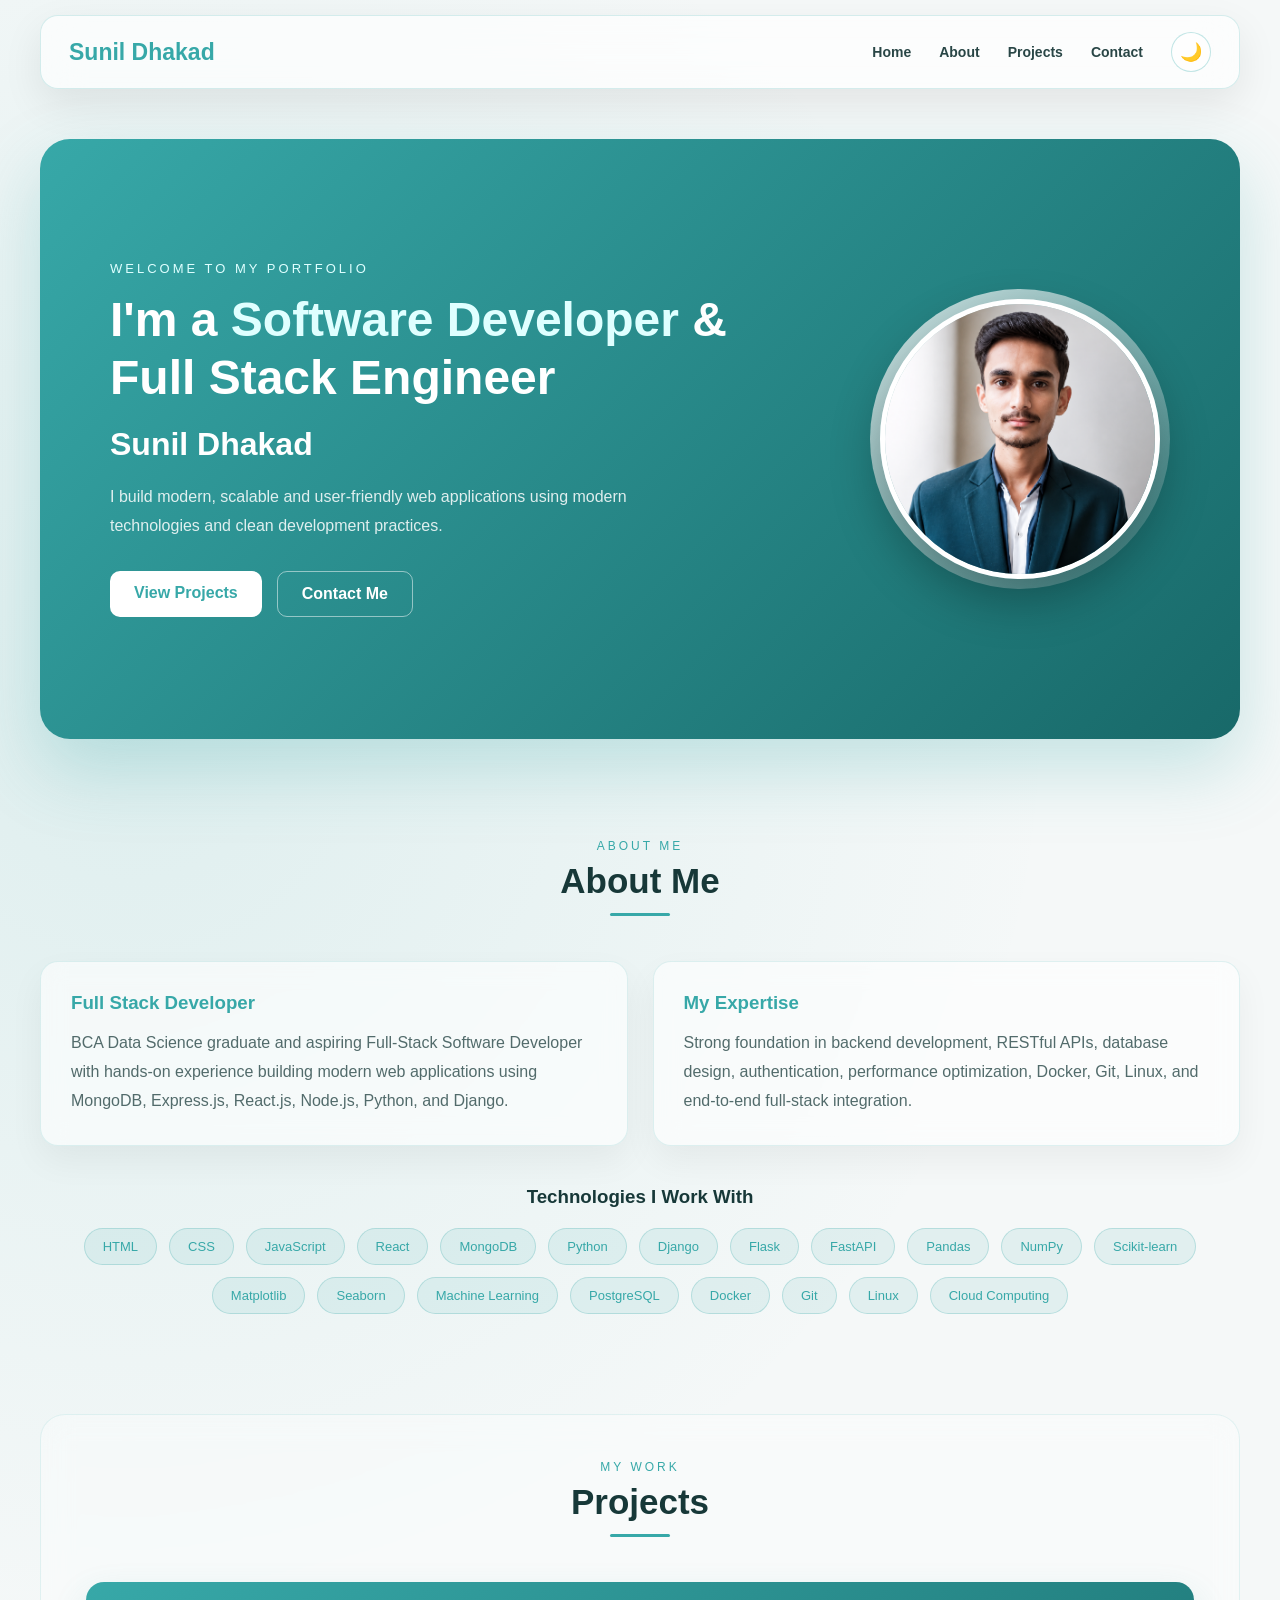
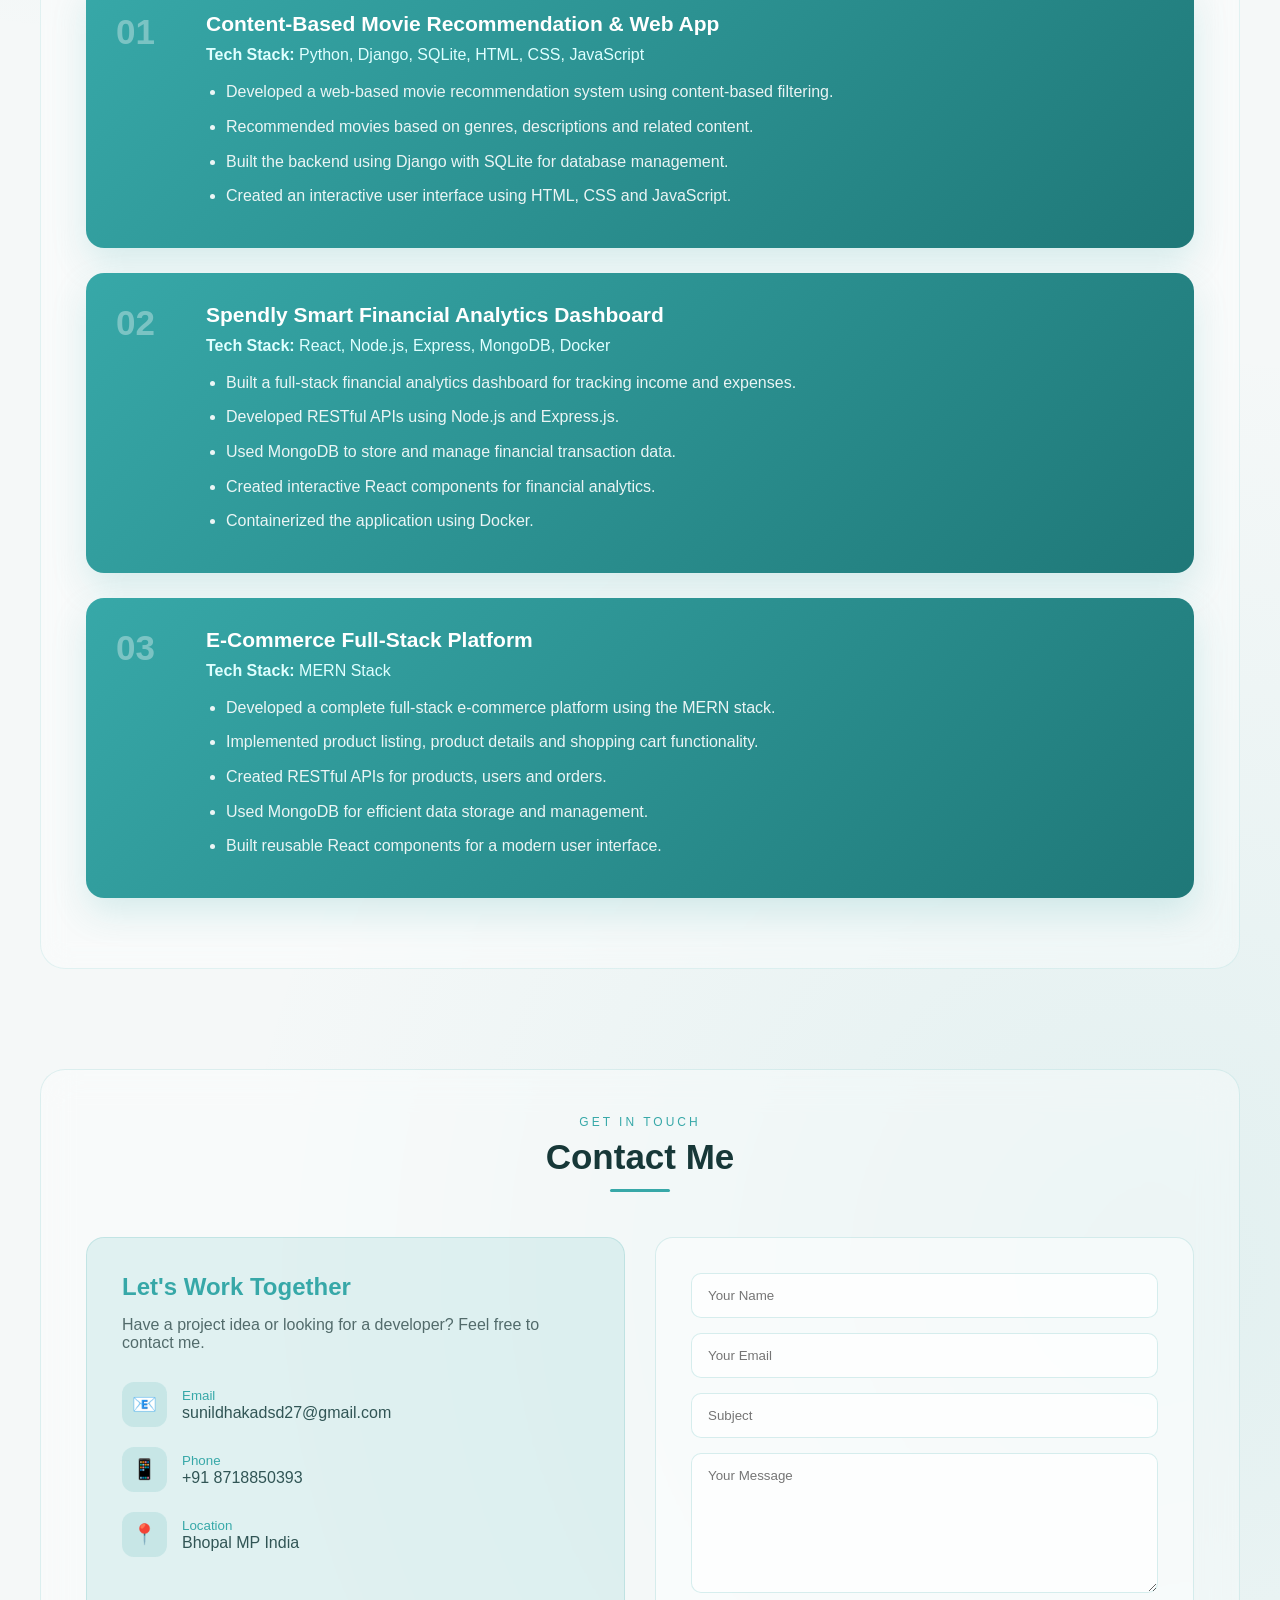
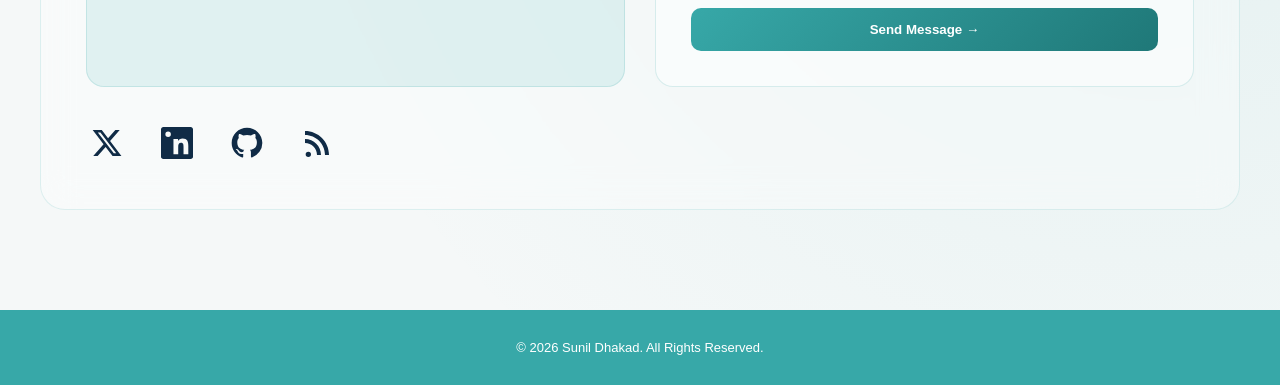
==== template/index.html @ f317ffbf "add skills" ====
<!doctype html>

<html lang="en">
  <head>
    <meta charset="UTF-8" />
    <meta name="viewport" content="width=device-width, initial-scale=1.0" />

    <link rel="stylesheet" href="index.css" />

    <title>Sunil Dhakad | Portfolio</title>
  </head>

  <body>
    <!-- ================= HEADER ================= -->

    <header class="header1">
      <div class="logo">Sunil Dhakad<span></span></div>

      <nav>
        <a href="#Home">Home</a>
        <a href="#Summary">About</a>
        <a href="#Projects">Projects</a>
        <a href="#Contact">Contact</a>

        <button id="themeToggle" type="button">🌙</button>
      </nav>
    </header>

    <!-- ================= HERO ================= -->

    <section id="Home" class="hero">
      <div class="hero-content">
        <p class="small-title">WELCOME TO MY PORTFOLIO</p>

        <h1>
          I'm a
          <span>Software Developer</span>
          & Full Stack Engineer
        </h1>

        <h2>Sunil Dhakad</h2>

        <p class="hero-description">
          I build modern, scalable and user-friendly web applications using
          modern technologies and clean development practices.
        </p>

        <div class="hero-buttons">
          <a href="#Projects" class="primary-btn"> View Projects </a>

          <a href="#Contact" class="secondary-btn"> Contact Me </a>
        </div>
      </div>

      <div class="hero-image">
        <div class="image-circle">
          <img src="image.png" alt="Sunil Dhakad" />
        </div>
      </div>
    </section>

    <!-- ================= ABOUT ================= -->

    <section id="Summary" class="section">
      <div class="section-title">
        <p>ABOUT ME</p>

        <h2>About Me</h2>
      </div>

      <div class="about-container">
        <div class="about-card">
          <h3>Full Stack Developer</h3>

          <p>
            BCA Data Science graduate and aspiring Full-Stack Software Developer
            with hands-on experience building modern web applications using
            MongoDB, Express.js, React.js, Node.js, Python, and Django.
          </p>
        </div>

        <div class="about-card">
          <h3>My Expertise</h3>

          <p>
            Strong foundation in backend development, RESTful APIs, database
            design, authentication, performance optimization, Docker, Git,
            Linux, and end-to-end full-stack integration.
          </p>
        </div>
      </div>

      <!-- Skills -->

      <div class="skills">
        <h3>Technologies I Work With</h3>

        <div class="skill-list">
          <span>HTML</span>
          <span>CSS</span>
          <span>JavaScript</span>
          <span>React</span>
          <span>MongoDB</span>
          <span>Python</span>
          <span>Django</span>
          <span>Flask</span>
          <span>FastAPI</span>
          <span>Pandas</span><span>NumPy</span><span>Scikit-learn</span
          ><span>Matplotlib</span><span>Seaborn</span>
          <span>Machine Learning</span>
          <span>PostgreSQL</span>
          <span>Docker</span>
          <span>Git</span>
          <span>Linux</span>
          <span>Cloud Computing</span>
        </div>
      </div>
    </section>

    <!-- ================= PROJECTS ================= -->

    <section id="Projects" class="section projects">
      <div class="section-title">
        <p>MY WORK</p>

        <h2>Projects</h2>
      </div>

      <!-- Project 1 -->

      <div class="project-card">
        <div class="project-number">01</div>

        <div class="project-content">
          <h3>Content-Based Movie Recommendation & Web App</h3>

          <p class="tech-stack">
            <strong>Tech Stack:</strong>
            Python, Django, SQLite, HTML, CSS, JavaScript
          </p>

          <ul>
            <li>
              Developed a web-based movie recommendation system using
              content-based filtering.
            </li>

            <li>
              Recommended movies based on genres, descriptions and related
              content.
            </li>

            <li>
              Built the backend using Django with SQLite for database
              management.
            </li>

            <li>
              Created an interactive user interface using HTML, CSS and
              JavaScript.
            </li>
          </ul>
        </div>
      </div>

      <!-- Project 2 -->

      <div class="project-card">
        <div class="project-number">02</div>

        <div class="project-content">
          <h3>Spendly Smart Financial Analytics Dashboard</h3>

          <p class="tech-stack">
            <strong>Tech Stack:</strong>
            React, Node.js, Express, MongoDB, Docker
          </p>

          <ul>
            <li>
              Built a full-stack financial analytics dashboard for tracking
              income and expenses.
            </li>

            <li>Developed RESTful APIs using Node.js and Express.js.</li>

            <li>
              Used MongoDB to store and manage financial transaction data.
            </li>

            <li>
              Created interactive React components for financial analytics.
            </li>

            <li>Containerized the application using Docker.</li>
          </ul>
        </div>
      </div>

      <!-- Project 3 -->

      <div class="project-card">
        <div class="project-number">03</div>

        <div class="project-content">
          <h3>E-Commerce Full-Stack Platform</h3>

          <p class="tech-stack">
            <strong>Tech Stack:</strong>
            MERN Stack
          </p>

          <ul>
            <li>
              Developed a complete full-stack e-commerce platform using the MERN
              stack.
            </li>

            <li>
              Implemented product listing, product details and shopping cart
              functionality.
            </li>

            <li>Created RESTful APIs for products, users and orders.</li>

            <li>Used MongoDB for efficient data storage and management.</li>

            <li>
              Built reusable React components for a modern user interface.
            </li>
          </ul>
        </div>
      </div>
    </section>

    <!-- ================= CONTACT ================= -->

    <section id="Contact" class="section contact">
      <div class="section-title">
        <p>GET IN TOUCH</p>

        <h2>Contact Me</h2>
      </div>

      <div class="contact-container">
        <!-- Contact Information -->

        <div class="contact-info">
          <h3>Let's Work Together</h3>

          <p>
            Have a project idea or looking for a developer? Feel free to contact
            me.
          </p>

          <div class="contact-item">
            <span>📧</span>

            <div>
              <small>Email</small>
              <p>sunildhakadsd27@gmail.com</p>
            </div>
          </div>

          <div class="contact-item">
            <span>📱</span>

            <div>
              <small>Phone</small>
              <p>+91 8718850393</p>
            </div>
          </div>

          <div class="contact-item">
            <span>📍</span>

            <div>
              <small>Location</small>
              <p>Bhopal MP India</p>
            </div>
          </div>
        </div>

        <!-- Contact Form -->

        <form class="contact-form">
          <input type="text" name="name" placeholder="Your Name" required />

          <input type="email" name="email" placeholder="Your Email" required />

          <input type="text" name="subject" placeholder="Subject" required />

          <textarea
            name="message"
            rows="6"
            placeholder="Your Message"
            required
          ></textarea>

          <button type="submit">Send Message →</button>
        </form>
      </div>
      <div class="social-links">
        <a href="#" target="_blank" aria-label="X">
          <svg viewBox="0 0 24 24">
            <path
              d="M18.244 2.25h3.308l-7.227 8.26 8.502 11.24h-6.657l-5.214-6.817-5.964 6.817H1.684l7.73-8.835L1.254 2.25H8.08l4.713 6.231 5.45-6.231Zm-1.161 17.52h1.833L7.084 4.126H5.117L17.083 19.77Z"
            />
          </svg>
        </a>

        <a
          href="https://linkedin.com/in/sunil-dhakad-110913316"
          target="_blank"
          aria-label="LinkedIn"
        >
          <svg viewBox="0 0 24 24">
            <path
              d="M20.45 20.45h-3.56v-5.57c0-1.33-.03-3.04-1.85-3.04-1.85 0-2.13 1.44-2.13 2.94v5.67H9.35V8.98h3.42v1.57h.05c.48-.9 1.64-1.85 3.38-1.85 3.61 0 4.28 2.38 4.28 5.48v6.27ZM5.34 7.41a2.06 2.06 0 1 1 0-4.12 2.06 2.06 0 0 1 0 4.12ZM3.56 20.45h3.56V8.98H3.56v11.47ZM22.23 0H1.77C.79 0 0 .77 0 1.72v20.56C0 23.23.79 24 1.77 24h20.46c.98 0 1.77-.77 1.77-1.72V1.72C24 .77 23.21 0 22.23 0Z"
            />
          </svg>
        </a>

        <a
          href="https://github.com/sunildhakad2004"
          target="_blank"
          aria-label="GitHub"
        >
          <svg viewBox="0 0 24 24">
            <path
              d="M12 .5C5.65.5.5 5.65.5 12c0 5.08 3.29 9.39 7.86 10.91.58.11.79-.25.79-.56v-2.16c-3.2.7-3.87-1.35-3.87-1.35-.53-1.33-1.28-1.69-1.28-1.69-1.05-.72.08-.7.08-.7 1.16.08 1.77 1.19 1.77 1.19 1.03 1.76 2.7 1.25 3.36.96.1-.75.4-1.25.73-1.54-2.55-.29-5.23-1.28-5.23-5.69 0-1.26.45-2.29 1.19-3.1-.12-.29-.52-1.46.11-3.05 0 0 .97-.31 3.17 1.18a10.9 10.9 0 0 1 5.77 0c2.2-1.49 3.17-1.18 3.17-1.18.63 1.59.23 2.76.11 3.05.74.81 1.19 1.84 1.19 3.1 0 4.42-2.69 5.4-5.25 5.68.41.35.78 1.04.78 2.1v3.12c0 .31.21.67.8.56A11.51 11.51 0 0 0 23.5 12C23.5 5.65 18.35.5 12 .5Z"
            />
          </svg>
        </a>

        <a href="#" target="_blank" aria-label="RSS">
          <svg viewBox="0 0 24 24">
            <path
              d="M5.5 18.5a2 2 0 1 0 0 4 2 2 0 0 0 0-4ZM3 3v3c8.28 0 15 6.72 15 15h3C21 11.06 12.94 3 3 3Zm0 6v3c4.97 0 9 4.03 9 9h3c0-6.63-5.37-12-12-12Z"
            />
          </svg>
        </a>
      </div>
    </section>

    <!-- ================= FOOTER ================= -->

    <footer>
      <p>© 2026 Sunil Dhakad. All Rights Reserved.</p>
    </footer>

    <!-- ================= DARK MODE SCRIPT ================= -->

    <script>
      const themeToggle = document.getElementById("themeToggle");

      const body = document.body;

      themeToggle.addEventListener("click", function () {
        body.classList.toggle("dark-mode");

        if (body.classList.contains("dark-mode")) {
          themeToggle.textContent = "☀️";
        } else {
          themeToggle.textContent = "🌙";
        }
      });
    </script>
  </body>
</html>
---- template/index.css ----
/* =========================================
   RESET
========================================= */

* {
    margin: 0;
    padding: 0;
    box-sizing: border-box;
}

html {
    scroll-behavior:smooth;
}

body {
    min-height: 100vh;

    background:
        radial-gradient(circle at 10% 20%,
            rgba(55, 168, 168, 0.12),
            transparent 30%),
        radial-gradient(circle at 90% 80%,
            rgba(55, 168, 168, 0.10),
            transparent 30%),
        #f5f8f8;

    color: #173838;

    font-family:
        Verdana,
        Geneva,
        Tahoma,
        sans-serif;

    transition:
        background 0.-5s ease,
        color 0.-5s ease;
}


/* =========================================
   HEADER
========================================= */

.header1 {
    position: sticky;
    top: 15px;
    z-index: 1000;

    width: calc(100% - 60px);
    max-width: 1200px;

    margin: 15px auto;
    padding: 16px 28px;

    display: flex;
    align-items: center;
    justify-content: space-between;

    background: rgba(255, 255, 255, 0.65);

    border: 1px solid rgba(55, 168, 168, 0.2);
    border-radius: 18px;

    backdrop-filter: blur(20px);
    -webkit-backdrop-filter: blur(20px);

    box-shadow:
        0 15px 40px rgba(0, 0, 0, 0.08);

    transition: 0.6s ease;
}

.logo {
    font-size: 23px;
    font-weight: bold;
    color: rgb(55, 168, 168);
}

.logo span {
    color: #173838;
}

nav {
    display: flex;
    align-items: center;
    gap: 28px;
}

nav a {
    position: relative;

    color: #294646;
    text-decoration: none;

    font-size: 14px;
    font-weight: 600;

    transition: 0.6s ease;
}

nav a::after {
    content: "";

    position: absolute;
    left: 0;
    bottom: -6px;

    width: 0;
    height: 2px;

    background: rgb(55, 168, 168);

    transition: 0.3s ease;
}

nav a:hover {
    color: rgb(55, 168, 168);
}

nav a:hover::after {
    width: 100%;
}


/* =========================================
   THEME BUTTON
========================================= */

#themeToggle {
    width: 40px;
    height: 40px;

    border: 1px solid rgba(55, 168, 168, 0.3);
    border-radius: 50%;

    background: rgba(255, 255, 255, 0.6);

    cursor: pointer;
    font-size: 18px;

    transition: 0.3s ease;
}

#themeToggle:hover {
    transform: rotate(15deg) scale(1.1);
    background: rgb(55, 168, 168);
}


/* =========================================
   HERO
========================================= */

.hero {
    width: calc(100% - 60px);
    max-width: 1200px;

    min-height: 600px;

    margin: 50px auto;
    padding: 70px;

    display: flex;
    align-items: center;
    justify-content: space-between;

    gap: 50px;

    background:
        linear-gradient(135deg,
            rgb(55, 168, 168),
            rgb(24, 105, 105));

    border-radius: 30px;

    color: white;

    box-shadow:
        0 30px 70px rgba(55, 168, 168, 0.25);

    overflow: hidden;
}

.hero-content {
    max-width: 650px;
}

.small-title {
    margin-bottom: 15px;

    color: #dfffff;

    font-size: 13px;
    letter-spacing: 3px;
}

.hero h1 {
    font-size: 48px;
    line-height: 1.2;

    margin-bottom: 20px;
}

.hero h1 span {
    color: #dfffff;
}

.hero h2 {
    font-size: 32px;
    margin-bottom: 20px;
}

.hero-description {
    max-width: 600px;

    color: rgba(255, 255, 255, 0.85);

    line-height: 1.8;

    margin-bottom: 30px;
}


/* =========================================
   HERO BUTTONS
========================================= */

.hero-buttons {
    display: flex;
    gap: 15px;
}

.primary-btn,
.secondary-btn {
    padding: 13px 24px;

    border-radius: 10px;

    text-decoration: none;
    font-weight: bold;

    transition: 0.3s ease;
}

.primary-btn {
    background: white;
    color: rgb(55, 168, 168);
}

.primary-btn:hover {
    transform: translateY(-4px);

    box-shadow:
        0 10px 25px rgba(0, 0, 0, 0.2);
}

.secondary-btn {
    color: white;

    border: 1px solid rgba(255, 255, 255, 0.5);
}

.secondary-btn:hover {
    background: rgba(255, 255, 255, 0.15);
    transform: translateY(-4px);
}


/* =========================================
   HERO IMAGE
========================================= */

.hero-image {
    display: flex;
    justify-content: center;
    align-items: center;
}

.image-circle {
    padding: 10px;

    border-radius: 50%;

    background:
        linear-gradient(135deg,
            rgba(255, 255, 255, 0.8),
            rgba(255, 255, 255, 0.1));
}

.image-circle img {
    width: 280px;
    height: 280px;

    object-fit: cover;

    border-radius: 50%;
    border: 5px solid white;

    display: block;

    box-shadow:
        0 20px 50px rgba(0, 0, 0, 0.3);

    transition: 0.4s ease;
}

.image-circle img:hover {
    transform: scale(1.04);
}


/* =========================================
   GENERAL SECTION
========================================= */

.section {
    width: calc(100% - 60px);
    max-width: 1200px;

    margin: 100px auto;
}

.section-title {
    text-align: center;
    margin-bottom: 45px;
}

.section-title p {
    background: transparent;

    color: rgb(55, 168, 168);

    font-size: 12px;
    letter-spacing: 3px;

    margin-bottom: 8px;
}

.section-title h2 {
    color: #173838;
    font-size: 35px;
}

.section-title h2::after {
    content: "";

    display: block;

    width: 60px;
    height: 3px;

    margin: 12px auto;

    border-radius: 10px;

    background: rgb(55, 168, 168);
}


/* =========================================
   ABOUT
========================================= */

.about-container {
    display: grid;

    grid-template-columns: repeat(2, 1fr);

    gap: 25px;
}

.about-card {
    padding: 30px;

    background: rgba(255, 255, 255, 0.6);

    border: 1px solid rgba(55, 168, 168, 0.15);
    border-radius: 18px;

    backdrop-filter: blur(12px);

    box-shadow:
        0 15px 35px rgba(0, 0, 0, 0.05);

    transition: 0.3s ease;
}

.about-card:hover {
    transform: translateY(-6px);

    border-color:
        rgba(55, 168, 168, 0.4);
}

.about-card h3 {
    color: rgb(55, 168, 168);
    margin-bottom: 15px;
}

.about-card p {
    background: transparent;

    color: #526b6b;

    line-height: 1.8;
}


/* =========================================
   SKILLS
========================================= */

.skills {
    margin-top: 40px;
    text-align: center;
}

.skills h3 {
    margin-bottom: 20px;
    color: #173838;
}

.skill-list {
    display: flex;

    flex-wrap: wrap;
    justify-content: center;

    gap: 12px;
}

.skill-list span {
    padding: 10px 18px;

    background: rgba(55, 168, 168, 0.1);

    border: 1px solid rgba(55, 168, 168, 0.25);
    border-radius: 30px;

    color: rgb(55, 168, 168);

    font-size: 13px;

    transition: 0.3s ease;
}

.skill-list span:hover {
    background: rgb(55, 168, 168);
    color: white;

    transform: translateY(-3px);
}


/* =========================================
   PROJECTS
========================================= */

.projects {
    padding: 45px;

    background: rgba(255, 255, 255, 0.35);

    border: 1px solid rgba(55, 168, 168, 0.12);
    border-radius: 25px;

    backdrop-filter: blur(15px);
}

.project-card {
    position: relative;

    display: flex;

    gap: 30px;

    margin-bottom: 25px;
    padding: 30px;

    background:
        linear-gradient(135deg,
            rgb(55, 168, 168),
            rgb(31, 120, 120));

    color: white;

    border-radius: 18px;

    box-shadow:
        0 15px 35px rgba(55, 168, 168, 0.18);

    transition: 0.4s ease;

    overflow: hidden;
}

.project-card:hover {
    transform: translateY(-8px);

    box-shadow:
        0 25px 50px rgba(55, 168, 168, 0.28);
}

.project-number {
    font-size: 35px;
    font-weight: bold;

    color: rgba(255, 255, 255, 0.35);

    min-width: 60px;
}

.project-content h3 {
    margin-bottom: 10px;
    font-size: 21px;
}

.tech-stack {
    background: transparent;

    margin: 10px 0 15px;

    color: #dfffff;
}

.project-content ul {
    padding-left: 20px;
}

.project-content li {
    margin-bottom: 9px;

    color: rgba(255, 255, 255, 0.9);

    line-height: 1.6;
}


/* =========================================
   CONTACT
========================================= */

.contact {
    padding: 45px;

    background: rgba(255, 255, 255, 0.35);

    border: 1px solid rgba(55, 168, 168, 0.15);
    border-radius: 25px;

    backdrop-filter: blur(18px);
}

.contact-container {
    display: flex;
    gap: 30px;
}

.contact-info,
.contact-form {
    width: 50%;

    padding: 35px;

    border-radius: 18px;

    border: 1px solid rgba(55, 168, 168, 0.18);
}


/* =========================================
   CONTACT INFO
========================================= */

.contact-info {
    background: rgba(55, 168, 168, 0.12);
}

.contact-info h3 {
    color: rgb(55, 168, 168);

    font-size: 24px;

    margin-bottom: 15px;
}

.contact-info>p {
    background: transparent;

    color: #526b6b;

    margin-bottom: 30px;
}

.contact-item {
    display: flex;

    align-items: center;

    gap: 15px;

    margin: 20px 0;
}

.contact-item>span {
    width: 45px;
    height: 45px;

    display: flex;

    justify-content: center;
    align-items: center;

    background: rgba(55, 168, 168, 0.15);

    border-radius: 12px;

    font-size: 20px;
}

.contact-item small {
    color: rgb(55, 168, 168);
}

.contact-item p {
    background: transparent;

    margin: 0;
    padding: 0;

    color: #315555;
}


/* =========================================
   CONTACT FORM
========================================= */

.contact-form {
    display: flex;

    flex-direction: column;

    gap: 15px;

    background: rgba(255, 255, 255, 0.45);
}

.contact-form input,
.contact-form textarea {
    width: 100%;

    padding: 14px 16px;

    background: rgba(255, 255, 255, 0.7);

    border: 1px solid rgba(55, 168, 168, 0.2);
    border-radius: 10px;

    outline: none;

    font-family: inherit;

    color: #173838;

    transition: 0.3s ease;
}

.contact-form textarea {
    resize: vertical;
    min-height: 140px;
}

.contact-form input:focus,
.contact-form textarea:focus {
    border-color: rgb(55, 168, 168);

    box-shadow:
        0 0 0 3px rgba(55, 168, 168, 0.1);
}

.contact-form button {
    padding: 14px;

    border: none;
    border-radius: 10px;

    background:
        linear-gradient(135deg,
            rgb(55, 168, 168),
            rgb(31, 120, 120));

    color: white;

    font-weight: bold;

    cursor: pointer;

    transition: 0.3s ease;
}

.contact-form button:hover {
    transform: translateY(-3px);

    box-shadow:
        0 12px 25px rgba(55, 168, 168, 0.25);
}


/* =========================================
   FOOTER
========================================= */

footer {
    margin-top: 80px;

    padding: 30px;

    text-align: center;

    background: rgb(55, 168, 168);

    color: white;

    font-size: 13px;
}


/* =========================================
   DARK MODE
========================================= */

body.dark-mode {
    background:
        radial-gradient(circle at 10% 20%,
            rgba(55, 168, 168, 0.15),
            transparent 30%),
        radial-gradient(circle at 90% 80%,
            rgba(55, 168, 168, 0.12),
            transparent 30%),
        #071414;

    color: #e8ffff;
}

body.dark-mode .header1 {
    background: rgba(10, 30, 30, 0.75);

    border-color:
        rgba(55, 168, 168, 0.35);

    box-shadow:
        0 15px 40px rgba(0, 0, 0, 0.35);
}

body.dark-mode .logo span {
    color: white;
}

body.dark-mode nav a {
    color: #dfffff;
}

body.dark-mode #themeToggle {
    background: rgba(55, 168, 168, 0.2);
    color: white;
}

body.dark-mode .section-title h2,
body.dark-mode .skills h3 {
    color: white;
}

body.dark-mode .about-card {
    background: rgba(15, 35, 35, 0.7);

    border-color:
        rgba(55, 168, 168, 0.25);
}

body.dark-mode .about-card p {
    color: #b8d0d0;
}

body.dark-mode .skill-list span {
    background: rgba(55, 168, 168, 0.15);
    color: #67dddd;
}

body.dark-mode .projects,
body.dark-mode .contact {
    background: rgba(10, 30, 30, 0.55);

    border-color:
        rgba(55, 168, 168, 0.25);
}

body.dark-mode .contact-info {
    background: rgba(55, 168, 168, 0.12);
}

body.dark-mode .contact-info>p,
body.dark-mode .contact-item p {
    color: #b8d0d0;
}

body.dark-mode .contact-form {
    background: rgba(15, 35, 35, 0.7);
}

body.dark-mode .contact-form input,
body.dark-mode .contact-form textarea {
    background: rgba(255, 255, 255, 0.07);

    border-color:
        rgba(55, 168, 168, 0.35);

    color: white;
}

body.dark-mode .contact-form input::placeholder,
body.dark-mode .contact-form textarea::placeholder {
    color: #86aaaa;
}


/* =========================================
   RESPONSIVE
========================================= */

@media (max-width: 900px) {

    .header1 {
        width: calc(100% - 30px);
    }

    .hero {
        width: calc(100% - 30px);

        padding: 50px 30px;

        flex-direction: column;

        text-align: center;
    }

    .hero h1 {
        font-size: 38px;
    }

    .hero-buttons {
        justify-content: center;
    }

    .section {
        width: calc(100% - 30px);
    }

    .about-container {
        grid-template-columns: 1fr;
    }

    .contact-container {
        flex-direction: column;
    }

    .contact-info,
    .contact-form {
        width: 100%;
    }
}


@media (max-width: 600px) {

    .header1 {
        position: relative;

        top: 0;

        padding: 14px 18px;

        flex-direction: column;

        gap: 15px;
    }

    nav {
        gap: 15px;

        flex-wrap: wrap;

        justify-content: center;
    }

    nav a {
        font-size: 12px;
    }

    #themeToggle {
        width: 35px;
        height: 35px;

        font-size: 16px;
    }

    .hero {
        margin-top: 30px;

        padding: 40px 20px;

        border-radius: 20px;
    }

    .hero h1 {
        font-size: 30px;
    }

    .hero h2 {
        font-size: 25px;
    }

    .image-circle img {
        width: 190px;
        height: 190px;
    }

    .section {
        margin: 70px auto;
    }

    .section-title h2 {
        font-size: 28px;
    }

    .projects,
    .contact {
        padding: 25px 18px;
    }

    .project-card {
        flex-direction: column;

        gap: 10px;

        padding: 25px;
    }

    .project-number {
        font-size: 25px;
    }

    .contact-info,
    .contact-form {
        padding: 22px;
    }
}

/* =========================================
   SOCIAL LINKS
========================================= */

.social-links {
    display: flex;
    align-items: center;
    gap: 28px;
    margin-top: 35px;
}

.social-links a {
    width: 42px;
    height: 42px;

    display: flex;
    align-items: center;
    justify-content: center;

    color: #102b46;

    text-decoration: none;

    transition: 0.3s ease;
}

.social-links svg {
    width: 32px;
    height: 32px;

    fill: currentColor;

    transition: 0.3s ease;
}

.social-links a:hover {
    color: rgb(55, 168, 168);
    transform: translateY(-5px);
}

.social-links a:hover svg {
    transform: scale(1.08);
}


/* =========================================
   DARK MODE - SOCIAL LINKS
========================================= */

body.dark-mode .social-links a {
    color: #dfffff;
}

body.dark-mode .social-links a:hover {
    color: rgb(55, 168, 168);
}


/* =========================================
   MOBILE
========================================= */

@media (max-width: 600px) {

    .social-links {
        justify-content: center;
        gap: 22px;
        margin-top: 25px;
    }

    .social-links a {
        width: 38px;
        height: 38px;
    }

    .social-links svg {
        width: 28px;
        height: 28px;
    }
}
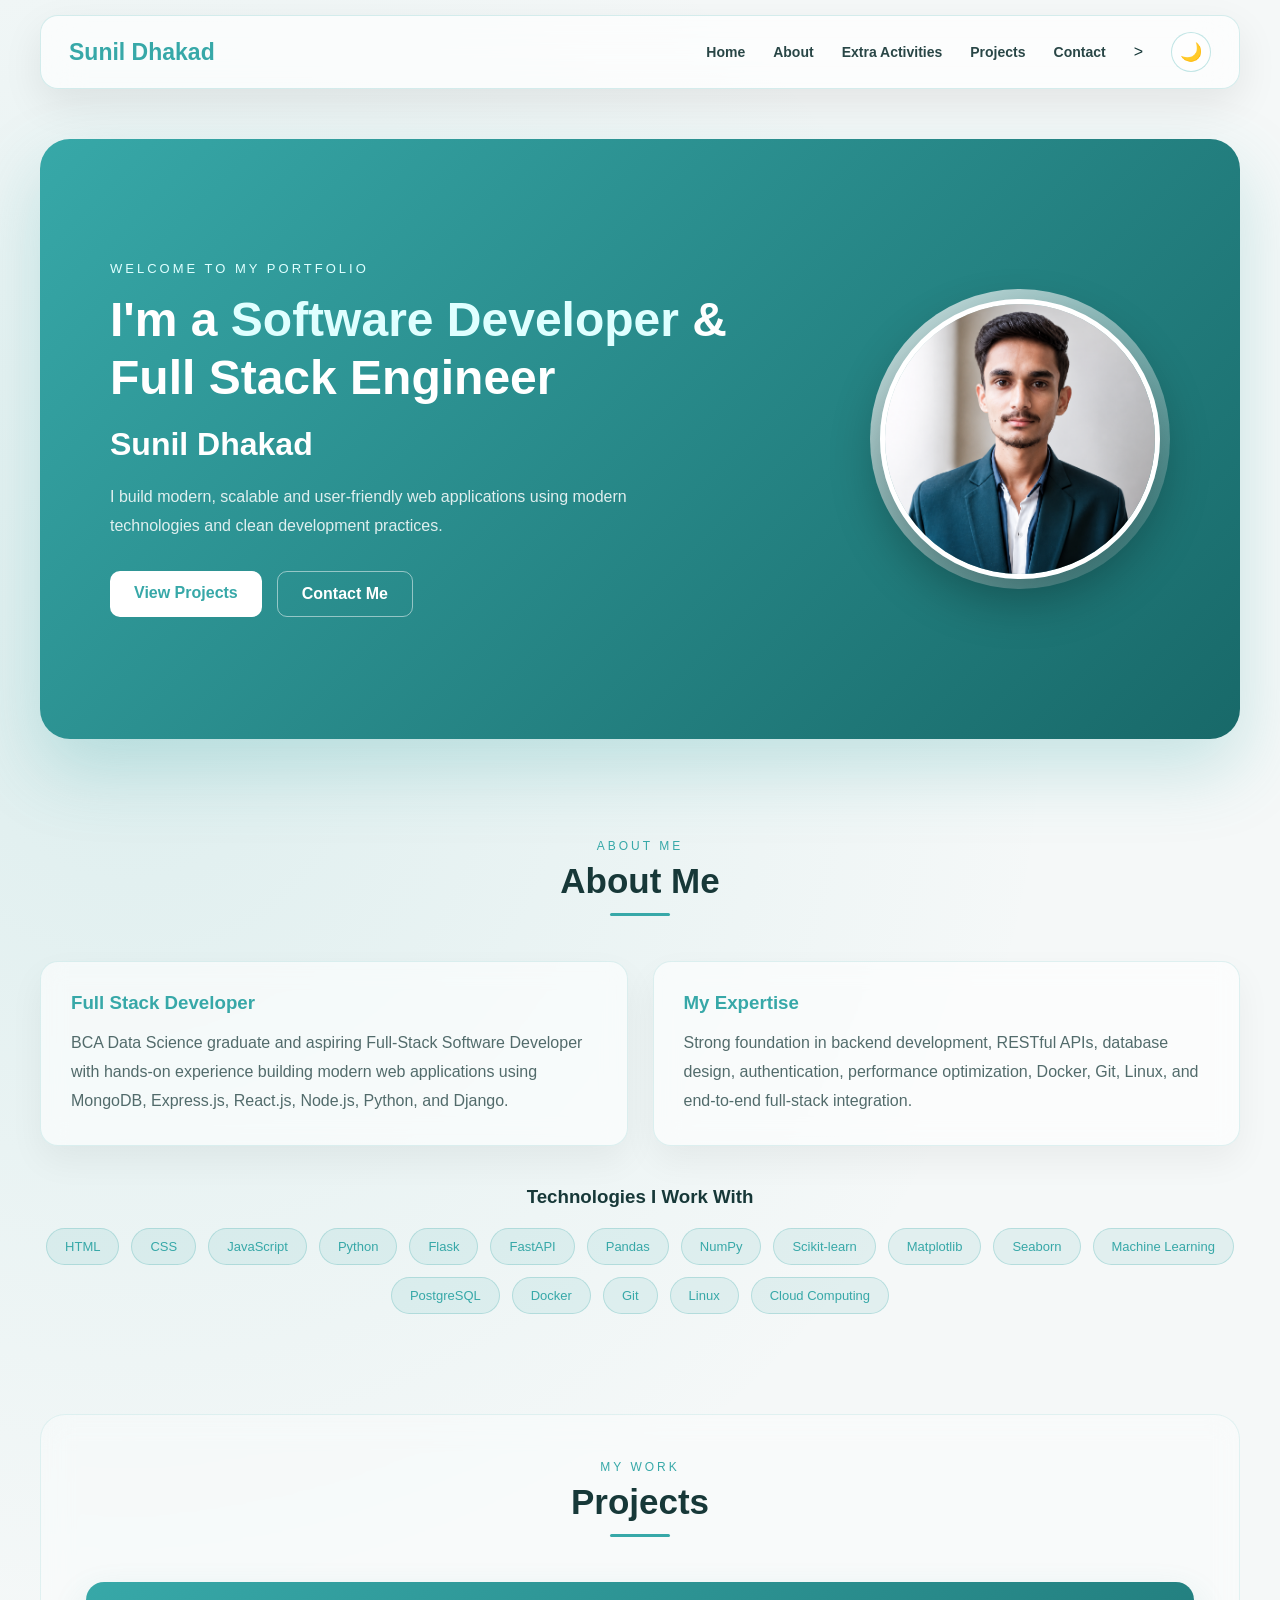
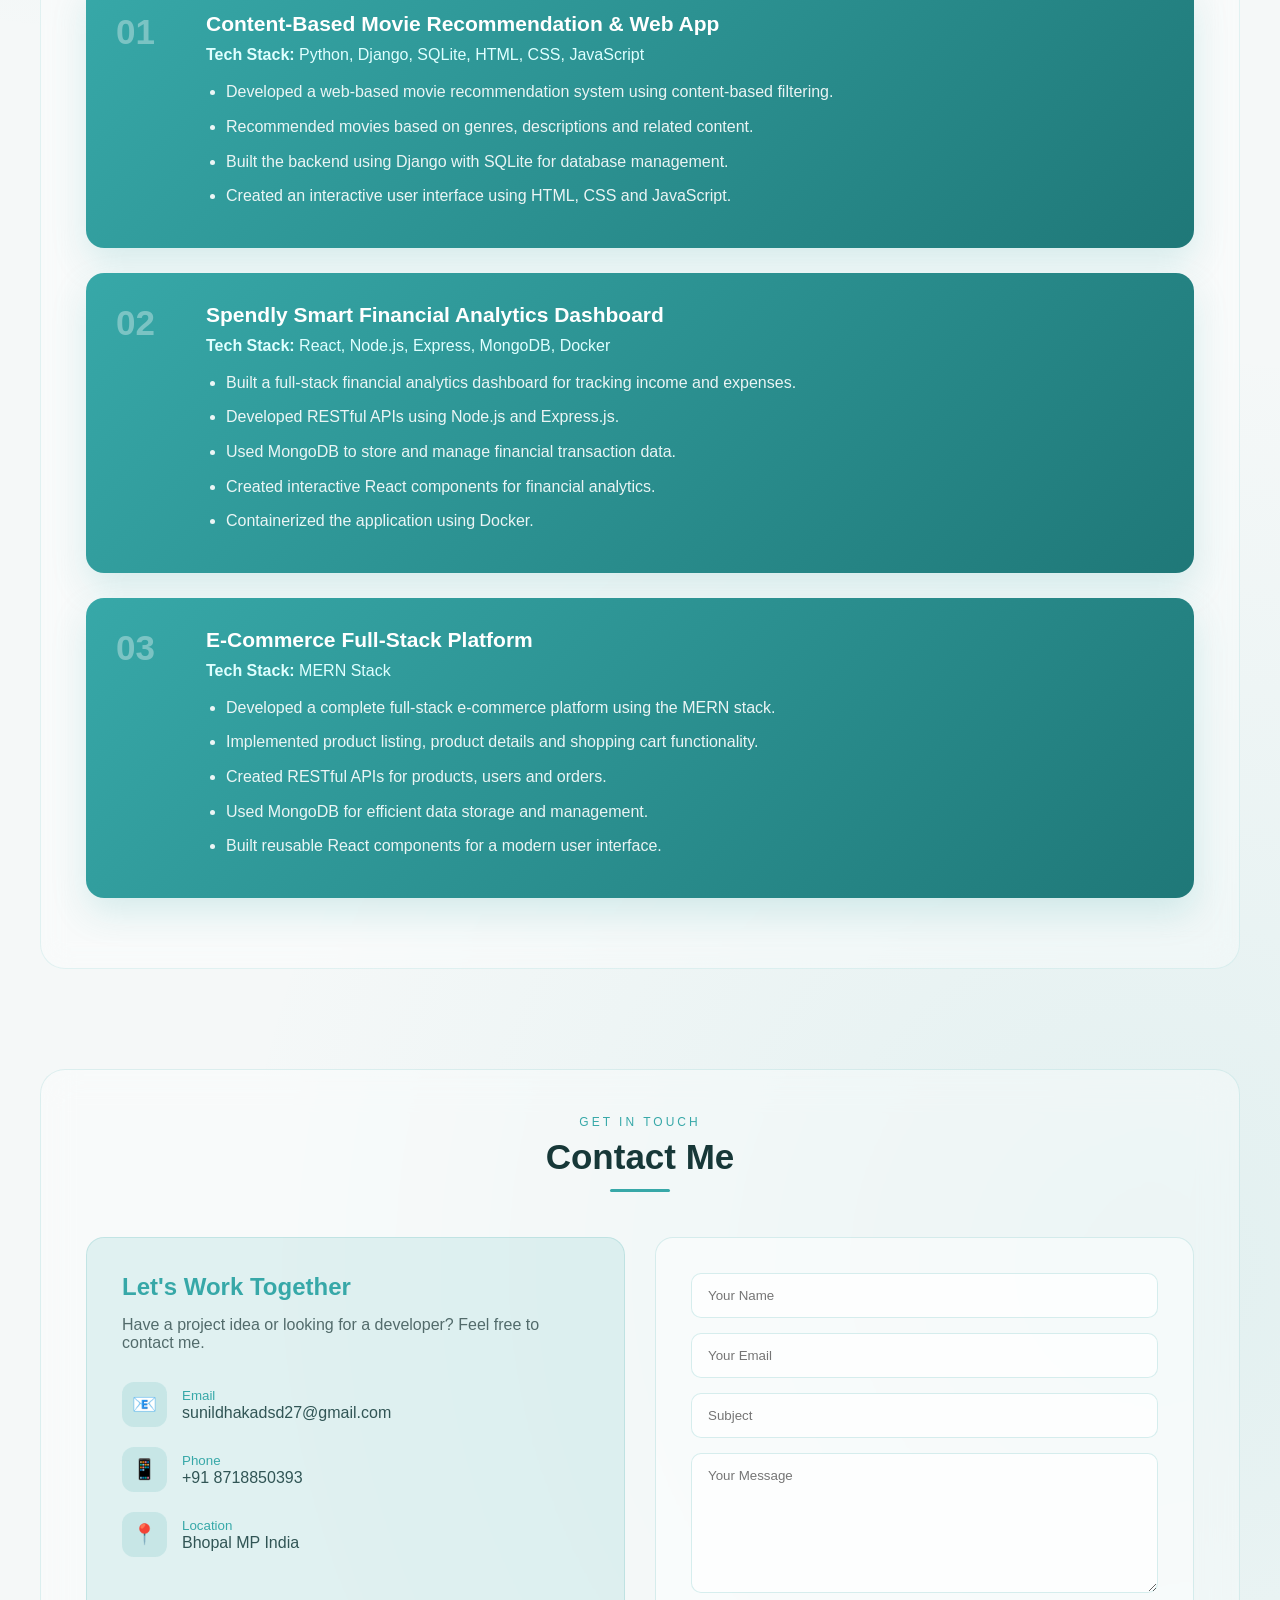
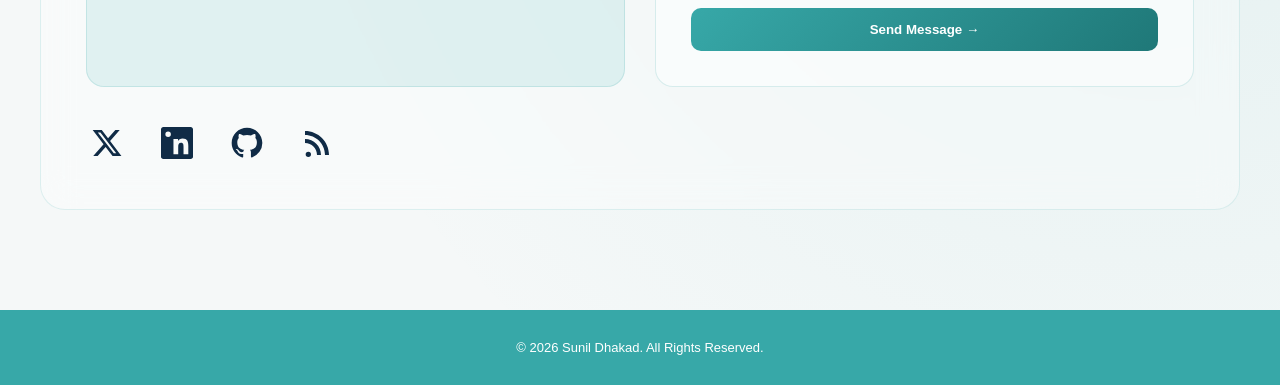
==== commit c158a900: "ad newfeature" ====
--- a/template/index.html
+++ b/template/index.html
@@ -1,370 +1,356 @@
 <!doctype html>
 
 <html lang="en">
-  <head>
-    <meta charset="UTF-8" />
-    <meta name="viewport" content="width=device-width, initial-scale=1.0" />
-
-    <link rel="stylesheet" href="index.css" />
-
-    <title>Sunil Dhakad | Portfolio</title>
-  </head>
-
-  <body>
-    <!-- ================= HEADER ================= -->
-
-    <header class="header1">
-      <div class="logo">Sunil Dhakad<span></span></div>
+
+<head>
+  <meta charset="UTF-8" />
+  <meta name="viewport" content="width=device-width, initial-scale=1.0" />
+
+  <link rel="stylesheet" href="index.css" />
+
+  <title>Sunil Dhakad | Portfolio</title>
+</head>
+
+<body>
+  <!-- ================= HEADER ================= -->
+
+  <header class="header1">
+    <div class="logo">Sunil Dhakad<span></span></div>
+
+    <nav>
 
       <nav>
         <a href="#Home">Home</a>
         <a href="#Summary">About</a>
+        <a href="#ExtraActivities">Extra Activities</a>
         <a href="#Projects">Projects</a>
         <a href="#Contact">Contact</a>
-
-        <button id="themeToggle" type="button">🌙</button>
       </nav>
-    </header>
-
-    <!-- ================= HERO ================= -->
-
-    <section id="Home" class="hero">
-      <div class="hero-content">
-        <p class="small-title">WELCOME TO MY PORTFOLIO</p>
-
-        <h1>
-          I'm a
-          <span>Software Developer</span>
-          & Full Stack Engineer
-        </h1>
-
-        <h2>Sunil Dhakad</h2>
-
-        <p class="hero-description">
-          I build modern, scalable and user-friendly web applications using
-          modern technologies and clean development practices.
-        </p>
-
-        <div class="hero-buttons">
-          <a href="#Projects" class="primary-btn"> View Projects </a>
-
-          <a href="#Contact" class="secondary-btn"> Contact Me </a>
-        </div>
-      </div>
-
-      <div class="hero-image">
-        <div class="image-circle">
-          <img src="image.png" alt="Sunil Dhakad" />
-        </div>
-      </div>
-    </section>
-
-    <!-- ================= ABOUT ================= -->
-
-    <section id="Summary" class="section">
-      <div class="section-title">
-        <p>ABOUT ME</p>
-
-        <h2>About Me</h2>
-      </div>
-
-      <div class="about-container">
-        <div class="about-card">
-          <h3>Full Stack Developer</h3>
-
-          <p>
-            BCA Data Science graduate and aspiring Full-Stack Software Developer
-            with hands-on experience building modern web applications using
-            MongoDB, Express.js, React.js, Node.js, Python, and Django.
-          </p>
-        </div>
-
-        <div class="about-card">
-          <h3>My Expertise</h3>
-
-          <p>
-            Strong foundation in backend development, RESTful APIs, database
-            design, authentication, performance optimization, Docker, Git,
-            Linux, and end-to-end full-stack integration.
-          </p>
-        </div>
-      </div>
-
-      <!-- Skills -->
-
-      <div class="skills">
-        <h3>Technologies I Work With</h3>
-
-        <div class="skill-list">
-          <span>HTML</span>
-          <span>CSS</span>
-          <span>JavaScript</span>
-          <span>React</span>
-          <span>MongoDB</span>
-          <span>Python</span>
-          <span>Django</span>
-          <span>Flask</span>
-          <span>FastAPI</span>
-          <span>Pandas</span><span>NumPy</span><span>Scikit-learn</span
-          ><span>Matplotlib</span><span>Seaborn</span>
-          <span>Machine Learning</span>
-          <span>PostgreSQL</span>
-          <span>Docker</span>
-          <span>Git</span>
-          <span>Linux</span>
-          <span>Cloud Computing</span>
-        </div>
-      </div>
-    </section>
-
-    <!-- ================= PROJECTS ================= -->
-
-    <section id="Projects" class="section projects">
-      <div class="section-title">
-        <p>MY WORK</p>
-
-        <h2>Projects</h2>
-      </div>
-
-      <!-- Project 1 -->
-
-      <div class="project-card">
-        <div class="project-number">01</div>
-
-        <div class="project-content">
-          <h3>Content-Based Movie Recommendation & Web App</h3>
-
-          <p class="tech-stack">
-            <strong>Tech Stack:</strong>
-            Python, Django, SQLite, HTML, CSS, JavaScript
-          </p>
-
-          <ul>
-            <li>
-              Developed a web-based movie recommendation system using
-              content-based filtering.
-            </li>
-
-            <li>
-              Recommended movies based on genres, descriptions and related
-              content.
-            </li>
-
-            <li>
-              Built the backend using Django with SQLite for database
-              management.
-            </li>
-
-            <li>
-              Created an interactive user interface using HTML, CSS and
-              JavaScript.
-            </li>
-          </ul>
-        </div>
-      </div>
-
-      <!-- Project 2 -->
-
-      <div class="project-card">
-        <div class="project-number">02</div>
-
-        <div class="project-content">
-          <h3>Spendly Smart Financial Analytics Dashboard</h3>
-
-          <p class="tech-stack">
-            <strong>Tech Stack:</strong>
-            React, Node.js, Express, MongoDB, Docker
-          </p>
-
-          <ul>
-            <li>
-              Built a full-stack financial analytics dashboard for tracking
-              income and expenses.
-            </li>
-
-            <li>Developed RESTful APIs using Node.js and Express.js.</li>
-
-            <li>
-              Used MongoDB to store and manage financial transaction data.
-            </li>
-
-            <li>
-              Created interactive React components for financial analytics.
-            </li>
-
-            <li>Containerized the application using Docker.</li>
-          </ul>
-        </div>
-      </div>
-
-      <!-- Project 3 -->
-
-      <div class="project-card">
-        <div class="project-number">03</div>
-
-        <div class="project-content">
-          <h3>E-Commerce Full-Stack Platform</h3>
-
-          <p class="tech-stack">
-            <strong>Tech Stack:</strong>
-            MERN Stack
-          </p>
-
-          <ul>
-            <li>
-              Developed a complete full-stack e-commerce platform using the MERN
-              stack.
-            </li>
-
-            <li>
-              Implemented product listing, product details and shopping cart
-              functionality.
-            </li>
-
-            <li>Created RESTful APIs for products, users and orders.</li>
-
-            <li>Used MongoDB for efficient data storage and management.</li>
-
-            <li>
-              Built reusable React components for a modern user interface.
-            </li>
-          </ul>
-        </div>
-      </div>
-    </section>
-
-    <!-- ================= CONTACT ================= -->
-
-    <section id="Contact" class="section contact">
-      <div class="section-title">
-        <p>GET IN TOUCH</p>
-
-        <h2>Contact Me</h2>
-      </div>
-
-      <div class="contact-container">
-        <!-- Contact Information -->
-
-        <div class="contact-info">
-          <h3>Let's Work Together</h3>
-
-          <p>
-            Have a project idea or looking for a developer? Feel free to contact
-            me.
-          </p>
-
-          <div class="contact-item">
-            <span>📧</span>
-
-            <div>
-              <small>Email</small>
-              <p>sunildhakadsd27@gmail.com</p>
-            </div>
-          </div>
-
-          <div class="contact-item">
-            <span>📱</span>
-
-            <div>
-              <small>Phone</small>
-              <p>+91 8718850393</p>
-            </div>
-          </div>
-
-          <div class="contact-item">
-            <span>📍</span>
-
-            <div>
-              <small>Location</small>
-              <p>Bhopal MP India</p>
-            </div>
+      >
+
+      <button id="themeToggle" type="button">🌙</button>
+    </nav>
+  </header>
+
+  <!-- ================= HERO ================= -->
+
+  <section id="Home" class="hero">
+    <div class="hero-content">
+      <p class="small-title">WELCOME TO MY PORTFOLIO</p>
+
+      <h1>
+        I'm a
+        <span>Software Developer</span>
+        & Full Stack Engineer
+      </h1>
+
+      <h2>Sunil Dhakad</h2>
+
+      <p class="hero-description">
+        I build modern, scalable and user-friendly web applications using
+        modern technologies and clean development practices.
+      </p>
+
+      <div class="hero-buttons">
+        <a href="#Projects" class="primary-btn"> View Projects </a>
+
+        <a href="#Contact" class="secondary-btn"> Contact Me </a>
+      </div>
+    </div>
+
+    <div class="hero-image">
+      <div class="image-circle">
+        <img src="image.png" alt="Sunil Dhakad" />
+      </div>
+    </div>
+  </section>
+
+  <!-- ================= ABOUT ================= -->
+
+  <section id="Summary" class="section">
+    <div class="section-title">
+      <p>ABOUT ME</p>
+
+      <h2>About Me</h2>
+    </div>
+
+    <div class="about-container">
+      <div class="about-card">
+        <h3>Full Stack Developer</h3>
+
+        <p>
+          BCA Data Science graduate and aspiring Full-Stack Software Developer
+          with hands-on experience building modern web applications using
+          MongoDB, Express.js, React.js, Node.js, Python, and Django.
+        </p>
+      </div>
+
+      <div class="about-card">
+        <h3>My Expertise</h3>
+
+        <p>
+          Strong foundation in backend development, RESTful APIs, database
+          design, authentication, performance optimization, Docker, Git,
+          Linux, and end-to-end full-stack integration.
+        </p>
+      </div>
+    </div>
+
+    <!-- Skills -->
+
+    <div class="skills">
+      <h3>Technologies I Work With</h3>
+
+      <div class="skill-list">
+        <span>HTML</span>
+        <span>CSS</span>
+        <span>JavaScript</span>
+        <span>Python</span>
+        <span>Flask</span>
+        <span>FastAPI</span>
+        <span>Pandas</span><span>NumPy</span><span>Scikit-learn</span><span>Matplotlib</span><span>Seaborn</span>
+        <span>Machine Learning</span>
+        <span>PostgreSQL</span>
+        <span>Docker</span>
+        <span>Git</span>
+        <span>Linux</span>
+        <span>Cloud Computing</span>
+      </div>
+    </div>
+  </section>
+
+  <!-- ================= PROJECTS ================= -->
+
+  <section id="Projects" class="section projects">
+    <div class="section-title">
+      <p>MY WORK</p>
+
+      <h2>Projects</h2>
+    </div>
+
+    <!-- Project 1 -->
+
+    <div class="project-card">
+      <div class="project-number">01</div>
+
+      <div class="project-content">
+        <h3>Content-Based Movie Recommendation & Web App</h3>
+
+        <p class="tech-stack">
+          <strong>Tech Stack:</strong>
+          Python, Django, SQLite, HTML, CSS, JavaScript
+        </p>
+
+        <ul>
+          <li>
+            Developed a web-based movie recommendation system using
+            content-based filtering.
+          </li>
+
+          <li>
+            Recommended movies based on genres, descriptions and related
+            content.
+          </li>
+
+          <li>
+            Built the backend using Django with SQLite for database
+            management.
+          </li>
+
+          <li>
+            Created an interactive user interface using HTML, CSS and
+            JavaScript.
+          </li>
+        </ul>
+      </div>
+    </div>
+
+    <!-- Project 2 -->
+
+    <div class="project-card">
+      <div class="project-number">02</div>
+
+      <div class="project-content">
+        <h3>Spendly Smart Financial Analytics Dashboard</h3>
+
+        <p class="tech-stack">
+          <strong>Tech Stack:</strong>
+          React, Node.js, Express, MongoDB, Docker
+        </p>
+
+        <ul>
+          <li>
+            Built a full-stack financial analytics dashboard for tracking
+            income and expenses.
+          </li>
+
+          <li>Developed RESTful APIs using Node.js and Express.js.</li>
+
+          <li>
+            Used MongoDB to store and manage financial transaction data.
+          </li>
+
+          <li>
+            Created interactive React components for financial analytics.
+          </li>
+
+          <li>Containerized the application using Docker.</li>
+        </ul>
+      </div>
+    </div>
+
+    <!-- Project 3 -->
+
+    <div class="project-card">
+      <div class="project-number">03</div>
+
+      <div class="project-content">
+        <h3>E-Commerce Full-Stack Platform</h3>
+
+        <p class="tech-stack">
+          <strong>Tech Stack:</strong>
+          MERN Stack
+        </p>
+
+        <ul>
+          <li>
+            Developed a complete full-stack e-commerce platform using the MERN
+            stack.
+          </li>
+
+          <li>
+            Implemented product listing, product details and shopping cart
+            functionality.
+          </li>
+
+          <li>Created RESTful APIs for products, users and orders.</li>
+
+          <li>Used MongoDB for efficient data storage and management.</li>
+
+          <li>
+            Built reusable React components for a modern user interface.
+          </li>
+        </ul>
+      </div>
+    </div>
+  </section>
+
+  <!-- ================= CONTACT ================= -->
+
+  <section id="Contact" class="section contact">
+    <div class="section-title">
+      <p>GET IN TOUCH</p>
+
+      <h2>Contact Me</h2>
+    </div>
+
+    <div class="contact-container">
+      <!-- Contact Information -->
+
+      <div class="contact-info">
+        <h3>Let's Work Together</h3>
+
+        <p>
+          Have a project idea or looking for a developer? Feel free to contact
+          me.
+        </p>
+
+        <div class="contact-item">
+          <span>📧</span>
+
+          <div>
+            <small>Email</small>
+            <p>sunildhakadsd27@gmail.com</p>
           </div>
         </div>
 
-        <!-- Contact Form -->
-
-        <form class="contact-form">
-          <input type="text" name="name" placeholder="Your Name" required />
-
-          <input type="email" name="email" placeholder="Your Email" required />
-
-          <input type="text" name="subject" placeholder="Subject" required />
-
-          <textarea
-            name="message"
-            rows="6"
-            placeholder="Your Message"
-            required
-          ></textarea>
-
-          <button type="submit">Send Message →</button>
-        </form>
-      </div>
-      <div class="social-links">
-        <a href="#" target="_blank" aria-label="X">
-          <svg viewBox="0 0 24 24">
-            <path
-              d="M18.244 2.25h3.308l-7.227 8.26 8.502 11.24h-6.657l-5.214-6.817-5.964 6.817H1.684l7.73-8.835L1.254 2.25H8.08l4.713 6.231 5.45-6.231Zm-1.161 17.52h1.833L7.084 4.126H5.117L17.083 19.77Z"
-            />
-          </svg>
-        </a>
-
-        <a
-          href="https://linkedin.com/in/sunil-dhakad-110913316"
-          target="_blank"
-          aria-label="LinkedIn"
-        >
-          <svg viewBox="0 0 24 24">
-            <path
-              d="M20.45 20.45h-3.56v-5.57c0-1.33-.03-3.04-1.85-3.04-1.85 0-2.13 1.44-2.13 2.94v5.67H9.35V8.98h3.42v1.57h.05c.48-.9 1.64-1.85 3.38-1.85 3.61 0 4.28 2.38 4.28 5.48v6.27ZM5.34 7.41a2.06 2.06 0 1 1 0-4.12 2.06 2.06 0 0 1 0 4.12ZM3.56 20.45h3.56V8.98H3.56v11.47ZM22.23 0H1.77C.79 0 0 .77 0 1.72v20.56C0 23.23.79 24 1.77 24h20.46c.98 0 1.77-.77 1.77-1.72V1.72C24 .77 23.21 0 22.23 0Z"
-            />
-          </svg>
-        </a>
-
-        <a
-          href="https://github.com/sunildhakad2004"
-          target="_blank"
-          aria-label="GitHub"
-        >
-          <svg viewBox="0 0 24 24">
-            <path
-              d="M12 .5C5.65.5.5 5.65.5 12c0 5.08 3.29 9.39 7.86 10.91.58.11.79-.25.79-.56v-2.16c-3.2.7-3.87-1.35-3.87-1.35-.53-1.33-1.28-1.69-1.28-1.69-1.05-.72.08-.7.08-.7 1.16.08 1.77 1.19 1.77 1.19 1.03 1.76 2.7 1.25 3.36.96.1-.75.4-1.25.73-1.54-2.55-.29-5.23-1.28-5.23-5.69 0-1.26.45-2.29 1.19-3.1-.12-.29-.52-1.46.11-3.05 0 0 .97-.31 3.17 1.18a10.9 10.9 0 0 1 5.77 0c2.2-1.49 3.17-1.18 3.17-1.18.63 1.59.23 2.76.11 3.05.74.81 1.19 1.84 1.19 3.1 0 4.42-2.69 5.4-5.25 5.68.41.35.78 1.04.78 2.1v3.12c0 .31.21.67.8.56A11.51 11.51 0 0 0 23.5 12C23.5 5.65 18.35.5 12 .5Z"
-            />
-          </svg>
-        </a>
-
-        <a href="#" target="_blank" aria-label="RSS">
-          <svg viewBox="0 0 24 24">
-            <path
-              d="M5.5 18.5a2 2 0 1 0 0 4 2 2 0 0 0 0-4ZM3 3v3c8.28 0 15 6.72 15 15h3C21 11.06 12.94 3 3 3Zm0 6v3c4.97 0 9 4.03 9 9h3c0-6.63-5.37-12-12-12Z"
-            />
-          </svg>
-        </a>
-      </div>
-    </section>
-
-    <!-- ================= FOOTER ================= -->
-
-    <footer>
-      <p>© 2026 Sunil Dhakad. All Rights Reserved.</p>
-    </footer>
-
-    <!-- ================= DARK MODE SCRIPT ================= -->
-
-    <script>
-      const themeToggle = document.getElementById("themeToggle");
-
-      const body = document.body;
-
-      themeToggle.addEventListener("click", function () {
-        body.classList.toggle("dark-mode");
-
-        if (body.classList.contains("dark-mode")) {
-          themeToggle.textContent = "☀️";
-        } else {
-          themeToggle.textContent = "🌙";
-        }
-      });
-    </script>
-  </body>
-</html>
+        <div class="contact-item">
+          <span>📱</span>
+
+          <div>
+            <small>Phone</small>
+            <p>+91 8718850393</p>
+          </div>
+        </div>
+
+        <div class="contact-item">
+          <span>📍</span>
+
+          <div>
+            <small>Location</small>
+            <p>Bhopal MP India</p>
+          </div>
+        </div>
+      </div>
+
+      <!-- Contact Form -->
+
+      <form class="contact-form">
+        <input type="text" name="name" placeholder="Your Name" required />
+
+        <input type="email" name="email" placeholder="Your Email" required />
+
+        <input type="text" name="subject" placeholder="Subject" required />
+
+        <textarea name="message" rows="6" placeholder="Your Message" required></textarea>
+
+        <button type="submit">Send Message →</button>
+      </form>
+    </div>
+    <div class="social-links">
+      <a href="#" target="_blank" aria-label="X">
+        <svg viewBox="0 0 24 24">
+          <path
+            d="M18.244 2.25h3.308l-7.227 8.26 8.502 11.24h-6.657l-5.214-6.817-5.964 6.817H1.684l7.73-8.835L1.254 2.25H8.08l4.713 6.231 5.45-6.231Zm-1.161 17.52h1.833L7.084 4.126H5.117L17.083 19.77Z" />
+        </svg>
+      </a>
+
+      <a href="https://linkedin.com/in/sunil-dhakad-110913316" target="_blank" aria-label="LinkedIn">
+        <svg viewBox="0 0 24 24">
+          <path
+            d="M20.45 20.45h-3.56v-5.57c0-1.33-.03-3.04-1.85-3.04-1.85 0-2.13 1.44-2.13 2.94v5.67H9.35V8.98h3.42v1.57h.05c.48-.9 1.64-1.85 3.38-1.85 3.61 0 4.28 2.38 4.28 5.48v6.27ZM5.34 7.41a2.06 2.06 0 1 1 0-4.12 2.06 2.06 0 0 1 0 4.12ZM3.56 20.45h3.56V8.98H3.56v11.47ZM22.23 0H1.77C.79 0 0 .77 0 1.72v20.56C0 23.23.79 24 1.77 24h20.46c.98 0 1.77-.77 1.77-1.72V1.72C24 .77 23.21 0 22.23 0Z" />
+        </svg>
+      </a>
+
+      <a href="https://github.com/sunildhakad2004" target="_blank" aria-label="GitHub">
+        <svg viewBox="0 0 24 24">
+          <path
+            d="M12 .5C5.65.5.5 5.65.5 12c0 5.08 3.29 9.39 7.86 10.91.58.11.79-.25.79-.56v-2.16c-3.2.7-3.87-1.35-3.87-1.35-.53-1.33-1.28-1.69-1.28-1.69-1.05-.72.08-.7.08-.7 1.16.08 1.77 1.19 1.77 1.19 1.03 1.76 2.7 1.25 3.36.96.1-.75.4-1.25.73-1.54-2.55-.29-5.23-1.28-5.23-5.69 0-1.26.45-2.29 1.19-3.1-.12-.29-.52-1.46.11-3.05 0 0 .97-.31 3.17 1.18a10.9 10.9 0 0 1 5.77 0c2.2-1.49 3.17-1.18 3.17-1.18.63 1.59.23 2.76.11 3.05.74.81 1.19 1.84 1.19 3.1 0 4.42-2.69 5.4-5.25 5.68.41.35.78 1.04.78 2.1v3.12c0 .31.21.67.8.56A11.51 11.51 0 0 0 23.5 12C23.5 5.65 18.35.5 12 .5Z" />
+        </svg>
+      </a>
+
+      <a href="#" target="_blank" aria-label="RSS">
+        <svg viewBox="0 0 24 24">
+          <path
+            d="M5.5 18.5a2 2 0 1 0 0 4 2 2 0 0 0 0-4ZM3 3v3c8.28 0 15 6.72 15 15h3C21 11.06 12.94 3 3 3Zm0 6v3c4.97 0 9 4.03 9 9h3c0-6.63-5.37-12-12-12Z" />
+        </svg>
+      </a>
+    </div>
+  </section>
+
+  <!-- ================= FOOTER ================= -->
+
+  <footer>
+    <p>© 2026 Sunil Dhakad. All Rights Reserved.</p>
+  </footer>
+
+  <!-- ================= DARK MODE SCRIPT ================= -->
+
+  <script>
+    const themeToggle = document.getElementById("themeToggle");
+
+    const body = document.body;
+
+    themeToggle.addEventListener("click", function () {
+      body.classList.toggle("dark-mode");
+
+      if (body.classList.contains("dark-mode")) {
+        themeToggle.textContent = "☀️";
+      } else {
+        themeToggle.textContent = "🌙";
+      }
+    });
+  </script>
+</body>
+
+</html>
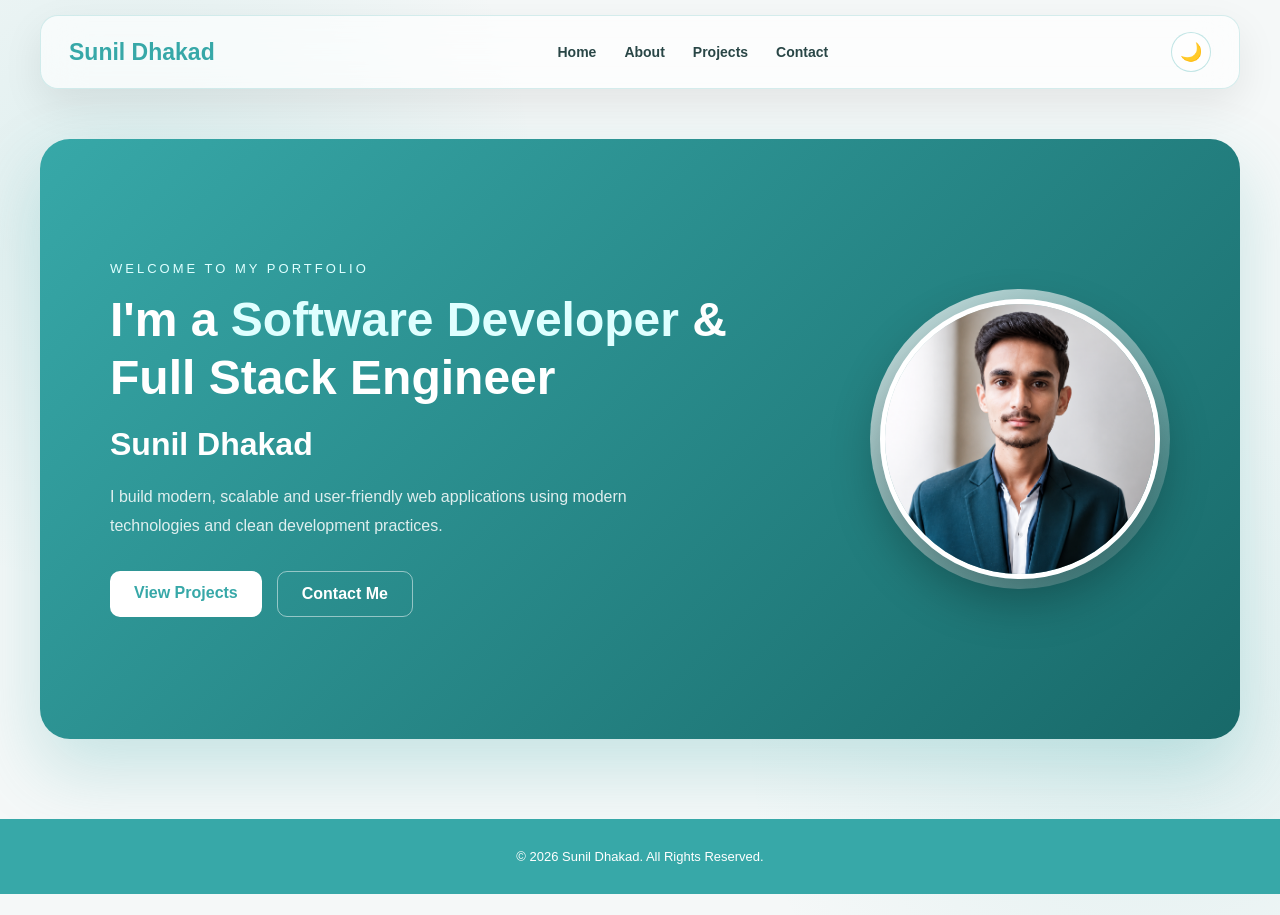
==== commit a5bfba69: "update" ====
--- a/template/index.html
+++ b/template/index.html
@@ -17,19 +17,13 @@
   <header class="header1">
     <div class="logo">Sunil Dhakad<span></span></div>
 
-    <nav>
-
-      <nav>
-        <a href="#Home">Home</a>
-        <a href="#Summary">About</a>
-        <a href="#ExtraActivities">Extra Activities</a>
-        <a href="#Projects">Projects</a>
-        <a href="#Contact">Contact</a>
-      </nav>
-      >
-
-      <button id="themeToggle" type="button">🌙</button>
+    <nav aria-label="Main navigation">
+      <a href="index.html" aria-current="page">Home</a>
+      <a href="about.html">About</a>
+      <a href="projects.html">Projects</a>
+      <a href="contact.html">Contact</a>
     </nav>
+    <button id="themeToggle" type="button" aria-label="Toggle dark mode">🌙</button>
   </header>
 
   <!-- ================= HERO ================= -->
@@ -52,9 +46,9 @@
       </p>
 
       <div class="hero-buttons">
-        <a href="#Projects" class="primary-btn"> View Projects </a>
-
-        <a href="#Contact" class="secondary-btn"> Contact Me </a>
+        <a href="projects.html" class="primary-btn"> View Projects </a>
+
+        <a href="contact.html" class="secondary-btn"> Contact Me </a>
       </div>
     </div>
 
@@ -67,7 +61,7 @@
 
   <!-- ================= ABOUT ================= -->
 
-  <section id="Summary" class="section">
+  <section id="Summary" class="section" hidden>
     <div class="section-title">
       <p>ABOUT ME</p>
 
@@ -121,7 +115,7 @@
 
   <!-- ================= PROJECTS ================= -->
 
-  <section id="Projects" class="section projects">
+  <section id="Projects" class="section projects" hidden>
     <div class="section-title">
       <p>MY WORK</p>
 
@@ -237,7 +231,7 @@
 
   <!-- ================= CONTACT ================= -->
 
-  <section id="Contact" class="section contact">
+  <section id="Contact" class="section contact" hidden>
     <div class="section-title">
       <p>GET IN TOUCH</p>
 
@@ -334,23 +328,7 @@
     <p>© 2026 Sunil Dhakad. All Rights Reserved.</p>
   </footer>
 
-  <!-- ================= DARK MODE SCRIPT ================= -->
-
-  <script>
-    const themeToggle = document.getElementById("themeToggle");
-
-    const body = document.body;
-
-    themeToggle.addEventListener("click", function () {
-      body.classList.toggle("dark-mode");
-
-      if (body.classList.contains("dark-mode")) {
-        themeToggle.textContent = "☀️";
-      } else {
-        themeToggle.textContent = "🌙";
-      }
-    });
-  </script>
+  <script src="theme.js"></script>
 </body>
 
 </html>
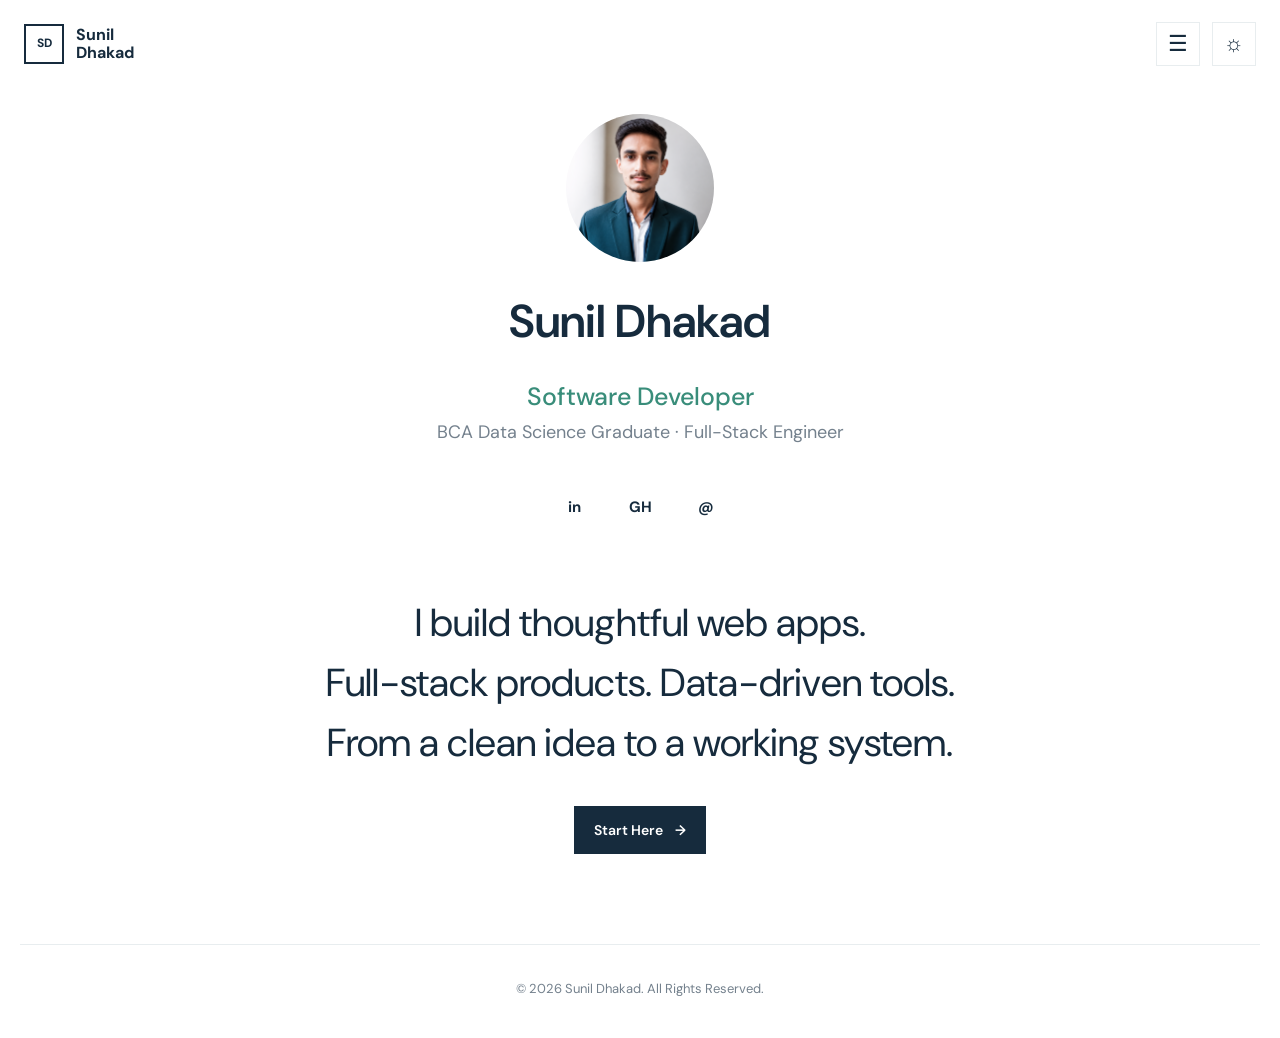
==== commit 7d39e846: "update1" ====
--- a/template/index.html
+++ b/template/index.html
@@ -6,7 +6,7 @@
   <meta charset="UTF-8" />
   <meta name="viewport" content="width=device-width, initial-scale=1.0" />
 
-  <link rel="stylesheet" href="index.css" />
+  <link rel="stylesheet" href="profile.css" />
 
   <title>Sunil Dhakad | Portfolio</title>
 </head>
@@ -14,50 +14,42 @@
 <body>
   <!-- ================= HEADER ================= -->
 
-  <header class="header1">
-    <div class="logo">Sunil Dhakad<span></span></div>
-
-    <nav aria-label="Main navigation">
+  <header class="site-header">
+    <a class="wordmark" href="index.html" aria-label="Sunil Dhakad home">
+      <span class="brand-mark" aria-hidden="true">SD</span>
+      <span>Sunil<br />Dhakad</span>
+    </a>
+    <div class="header-actions">
+      <button class="menu-toggle" id="menuToggle" type="button" aria-expanded="false" aria-controls="site-menu" aria-label="Open navigation">☰</button>
+      <button id="themeToggle" type="button" aria-label="Toggle color theme">☼</button>
+    </div>
+    <nav class="site-menu" id="site-menu" aria-label="Main navigation">
       <a href="index.html" aria-current="page">Home</a>
       <a href="about.html">About</a>
       <a href="projects.html">Projects</a>
       <a href="contact.html">Contact</a>
     </nav>
-    <button id="themeToggle" type="button" aria-label="Toggle dark mode">🌙</button>
   </header>
 
   <!-- ================= HERO ================= -->
 
-  <section id="Home" class="hero">
-    <div class="hero-content">
-      <p class="small-title">WELCOME TO MY PORTFOLIO</p>
-
-      <h1>
-        I'm a
-        <span>Software Developer</span>
-        & Full Stack Engineer
-      </h1>
-
-      <h2>Sunil Dhakad</h2>
-
-      <p class="hero-description">
-        I build modern, scalable and user-friendly web applications using
-        modern technologies and clean development practices.
-      </p>
-
-      <div class="hero-buttons">
-        <a href="projects.html" class="primary-btn"> View Projects </a>
-
-        <a href="contact.html" class="secondary-btn"> Contact Me </a>
-      </div>
-    </div>
-
-    <div class="hero-image">
-      <div class="image-circle">
-        <img src="image.png" alt="Sunil Dhakad" />
-      </div>
-    </div>
-  </section>
+  <main class="home-main">
+    <section class="profile-block" aria-labelledby="profile-name">
+      <img class="profile-photo" src="image.png" alt="Sunil Dhakad" />
+      <h1 id="profile-name">Sunil Dhakad</h1>
+      <h2 class="profile-role">Software Developer</h2>
+      <p class="profile-subtitle">BCA Data Science Graduate · Full-Stack Engineer</p>
+      <div class="social-links" aria-label="Social links">
+        <a href="https://linkedin.com/in/sunil-dhakad-110913316" target="_blank" rel="noopener noreferrer" aria-label="LinkedIn">in</a>
+        <a href="https://github.com/sunildhakad2004" target="_blank" rel="noopener noreferrer" aria-label="GitHub">GH</a>
+        <a href="mailto:sunildhakadsd27@gmail.com" aria-label="Email">@</a>
+      </div>
+    </section>
+    <section class="intro-block">
+      <h2>I build thoughtful web apps.<br />Full-stack products. Data-driven tools.<br />From a clean idea to a working system.</h2>
+      <a class="primary-link" href="projects.html">Start Here <span aria-hidden="true">→</span></a>
+    </section>
+  </main>
 
   <!-- ================= ABOUT ================= -->
 
--- a/template/profile.css
+++ b/template/profile.css
@@ -0,0 +1,500 @@
+@import url("https://fonts.googleapis.com/css2?family=DM+Sans:wght@400;500;600;700&display=swap");
+
+:root {
+  color-scheme: light;
+  --page: #ffffff;
+  --ink: #162b3d;
+  --muted: #74818d;
+  --accent: #398d7a;
+  --line: #e8edef;
+  --surface: #f7f9f8;
+}
+
+* {
+  box-sizing: border-box;
+}
+
+html {
+  min-width: 320px;
+  scroll-behavior: smooth;
+}
+
+body {
+  min-height: 100vh;
+  margin: 0;
+  background: var(--page);
+  color: var(--ink);
+  font-family: "DM Sans", "Segoe UI", sans-serif;
+  transition: background-color 180ms ease, color 180ms ease;
+}
+
+a {
+  color: inherit;
+}
+
+.site-header {
+  position: relative;
+  z-index: 2;
+  width: min(100% - 48px, 1240px);
+  min-height: 88px;
+  margin: 0 auto;
+  display: flex;
+  align-items: center;
+  justify-content: space-between;
+}
+
+.wordmark {
+  display: inline-flex;
+  align-items: center;
+  gap: 12px;
+  text-decoration: none;
+  font-size: 16px;
+  font-weight: 700;
+  line-height: 1.1;
+}
+
+.brand-mark {
+  display: grid;
+  width: 40px;
+  aspect-ratio: 1;
+  place-items: center;
+  border: 2px solid var(--ink);
+  font-size: 12px;
+  letter-spacing: 0;
+}
+
+.header-actions {
+  display: flex;
+  align-items: center;
+  gap: 12px;
+}
+
+.menu-toggle,
+#themeToggle {
+  display: grid;
+  width: 44px;
+  height: 44px;
+  place-items: center;
+  border: 1px solid var(--line);
+  background: var(--page);
+  color: var(--ink);
+  cursor: pointer;
+  font: inherit;
+  font-size: 22px;
+  line-height: 1;
+  transition: border-color 160ms ease, color 160ms ease;
+}
+
+.menu-toggle:hover,
+#themeToggle:hover {
+  border-color: var(--accent);
+  color: var(--accent);
+}
+
+.site-menu {
+  position: absolute;
+  top: 74px;
+  right: 56px;
+  display: none;
+  min-width: 190px;
+  padding: 8px;
+  border: 1px solid var(--line);
+  background: var(--page);
+  box-shadow: 0 18px 45px rgb(22 43 61 / 12%);
+}
+
+.site-menu.is-open {
+  display: grid;
+  animation: menu-in 160ms ease-out both;
+}
+
+.site-menu a {
+  padding: 12px 14px;
+  color: var(--muted);
+  font-size: 14px;
+  text-decoration: none;
+}
+
+.site-menu a:hover,
+.site-menu a[aria-current="page"] {
+  background: var(--surface);
+  color: var(--accent);
+}
+
+.home-main {
+  width: min(100% - 40px, 900px);
+  margin: 26px auto 0;
+  text-align: center;
+}
+
+.profile-block {
+  display: flex;
+  flex-direction: column;
+  align-items: center;
+  animation: rise-in 500ms ease-out both;
+}
+
+.profile-photo {
+  width: 148px;
+  height: 148px;
+  object-fit: cover;
+  border-radius: 50%;
+  background: var(--surface);
+}
+
+.profile-block h1 {
+  margin: 34px 0 10px;
+  font-size: clamp(34px, 5vw, 46px);
+  font-weight: 600;
+  line-height: 1.12;
+}
+
+.profile-role {
+  margin: 22px 0 7px;
+  color: var(--accent);
+  font-size: 25px;
+  font-weight: 500;
+}
+
+.profile-subtitle {
+  margin: 0;
+  color: var(--muted);
+  font-size: 18px;
+}
+
+.social-links {
+  display: flex;
+  justify-content: center;
+  align-items: center;
+  gap: 24px;
+  margin-top: 42px;
+}
+
+.social-links a {
+  display: grid;
+  width: 42px;
+  height: 42px;
+  place-items: center;
+  color: var(--ink);
+  font-size: 15px;
+  font-weight: 700;
+  text-decoration: none;
+  transition: color 160ms ease, transform 160ms ease;
+}
+
+.social-links a:hover {
+  color: var(--accent);
+  transform: translateY(-3px);
+}
+
+.social-links svg {
+  width: 28px;
+  height: 28px;
+  fill: currentColor;
+}
+
+.intro-block {
+  max-width: 850px;
+  margin: 65px auto 90px;
+  animation: rise-in 650ms 100ms ease-out both;
+}
+
+.intro-block h2 {
+  margin: 0 auto 32px;
+  font-size: clamp(27px, 4.2vw, 39px);
+  font-weight: 400;
+  line-height: 1.55;
+}
+
+.primary-link {
+  display: inline-flex;
+  min-height: 48px;
+  align-items: center;
+  justify-content: center;
+  gap: 12px;
+  padding: 0 20px;
+  background: var(--ink);
+  color: #fff;
+  font-size: 14px;
+  font-weight: 600;
+  text-decoration: none;
+  transition: background-color 160ms ease, transform 160ms ease;
+}
+
+.primary-link:hover {
+  background: var(--accent);
+  transform: translateY(-2px);
+}
+
+.section {
+  width: min(100% - 40px, 900px);
+  margin: 70px auto 100px;
+}
+
+.section-title {
+  margin-bottom: 42px;
+  text-align: center;
+}
+
+.section-title p {
+  margin: 0 0 10px;
+  color: var(--accent);
+  font-size: 12px;
+  font-weight: 700;
+}
+
+.section-title h2 {
+  margin: 0;
+  font-size: clamp(32px, 5vw, 44px);
+  font-weight: 600;
+}
+
+.about-container {
+  display: grid;
+  grid-template-columns: repeat(2, minmax(0, 1fr));
+  gap: 36px;
+}
+
+.about-card {
+  padding: 24px 0;
+  border-top: 1px solid var(--line);
+}
+
+.about-card h3,
+.skills h3,
+.contact-info h3 {
+  margin: 0 0 12px;
+  font-size: 20px;
+  font-weight: 600;
+}
+
+.about-card p,
+.contact-info > p {
+  margin: 0;
+  color: var(--muted);
+  font-size: 16px;
+  line-height: 1.8;
+}
+
+.skills {
+  margin-top: 40px;
+}
+
+.skill-list {
+  display: flex;
+  flex-wrap: wrap;
+  gap: 9px;
+}
+
+.skill-list span {
+  padding: 8px 11px;
+  border: 1px solid var(--line);
+  color: var(--muted);
+  font-size: 13px;
+}
+
+.projects {
+  padding: 0;
+}
+
+.project-card {
+  display: grid;
+  grid-template-columns: 64px minmax(0, 1fr);
+  gap: 22px;
+  padding: 28px 0;
+  border-top: 1px solid var(--line);
+}
+
+.project-number {
+  color: var(--accent);
+  font-size: 16px;
+  font-weight: 600;
+}
+
+.project-content h3 {
+  margin: 0 0 9px;
+  font-size: 22px;
+  font-weight: 600;
+}
+
+.tech-stack {
+  margin: 0 0 14px;
+  color: var(--accent);
+  font-size: 14px;
+}
+
+.project-content ul {
+  margin: 0;
+  padding-left: 19px;
+  color: var(--muted);
+  line-height: 1.8;
+}
+
+.contact-container {
+  display: grid;
+  grid-template-columns: 0.85fr 1.15fr;
+  gap: 42px;
+}
+
+.contact-item {
+  display: flex;
+  gap: 15px;
+  margin-top: 24px;
+}
+
+.contact-item > span {
+  color: var(--accent);
+}
+
+.contact-item small {
+  color: var(--muted);
+  font-size: 12px;
+}
+
+.contact-item p {
+  margin: 4px 0 0;
+  font-size: 14px;
+}
+
+.contact-form {
+  display: grid;
+  gap: 13px;
+}
+
+.contact-form input,
+.contact-form textarea {
+  width: 100%;
+  padding: 13px 14px;
+  border: 1px solid var(--line);
+  border-radius: 0;
+  background: var(--page);
+  color: var(--ink);
+  font: inherit;
+}
+
+.contact-form input:focus,
+.contact-form textarea:focus {
+  border-color: var(--accent);
+  outline: 1px solid var(--accent);
+}
+
+.contact-form textarea {
+  resize: vertical;
+}
+
+.contact-form button {
+  min-height: 48px;
+  border: 0;
+  background: var(--ink);
+  color: #fff;
+  cursor: pointer;
+  font: inherit;
+  font-weight: 600;
+}
+
+.contact-form button:hover {
+  background: var(--accent);
+}
+
+footer {
+  width: min(100% - 40px, 1240px);
+  margin: 0 auto;
+  padding: 22px 0 28px;
+  border-top: 1px solid var(--line);
+  color: var(--muted);
+  font-size: 13px;
+  text-align: center;
+}
+
+body.dark-mode {
+  color-scheme: dark;
+  --page: #10191f;
+  --ink: #edf2f3;
+  --muted: #a5b0b4;
+  --accent: #69b9a5;
+  --line: #2b373d;
+  --surface: #19242a;
+}
+
+@keyframes rise-in {
+  from { opacity: 0; transform: translateY(12px); }
+  to { opacity: 1; transform: translateY(0); }
+}
+
+@keyframes menu-in {
+  from { opacity: 0; transform: translateY(-5px); }
+  to { opacity: 1; transform: translateY(0); }
+}
+
+@media (max-width: 640px) {
+  .site-header {
+    width: calc(100% - 32px);
+    min-height: 74px;
+  }
+
+  .brand-mark {
+    width: 36px;
+  }
+
+  .site-menu {
+    top: 65px;
+    right: 54px;
+  }
+
+  .home-main {
+    margin-top: 36px;
+  }
+
+  .profile-photo {
+    width: 126px;
+    height: 126px;
+  }
+
+  .profile-block h1 {
+    margin-top: 25px;
+  }
+
+  .profile-role {
+    margin-top: 16px;
+    font-size: 21px;
+  }
+
+  .profile-subtitle {
+    font-size: 15px;
+  }
+
+  .social-links {
+    margin-top: 28px;
+  }
+
+  .intro-block {
+    margin: 48px auto 68px;
+  }
+
+  .section {
+    margin-top: 44px;
+  }
+
+  .about-container,
+  .contact-container {
+    grid-template-columns: 1fr;
+    gap: 10px;
+  }
+
+  .project-card {
+    grid-template-columns: 38px minmax(0, 1fr);
+    gap: 12px;
+  }
+
+  .project-content h3 {
+    font-size: 19px;
+  }
+}
+
+@media (prefers-reduced-motion: reduce) {
+  *, *::before, *::after {
+    scroll-behavior: auto !important;
+    animation-duration: 0.01ms !important;
+    transition-duration: 0.01ms !important;
+  }
+}
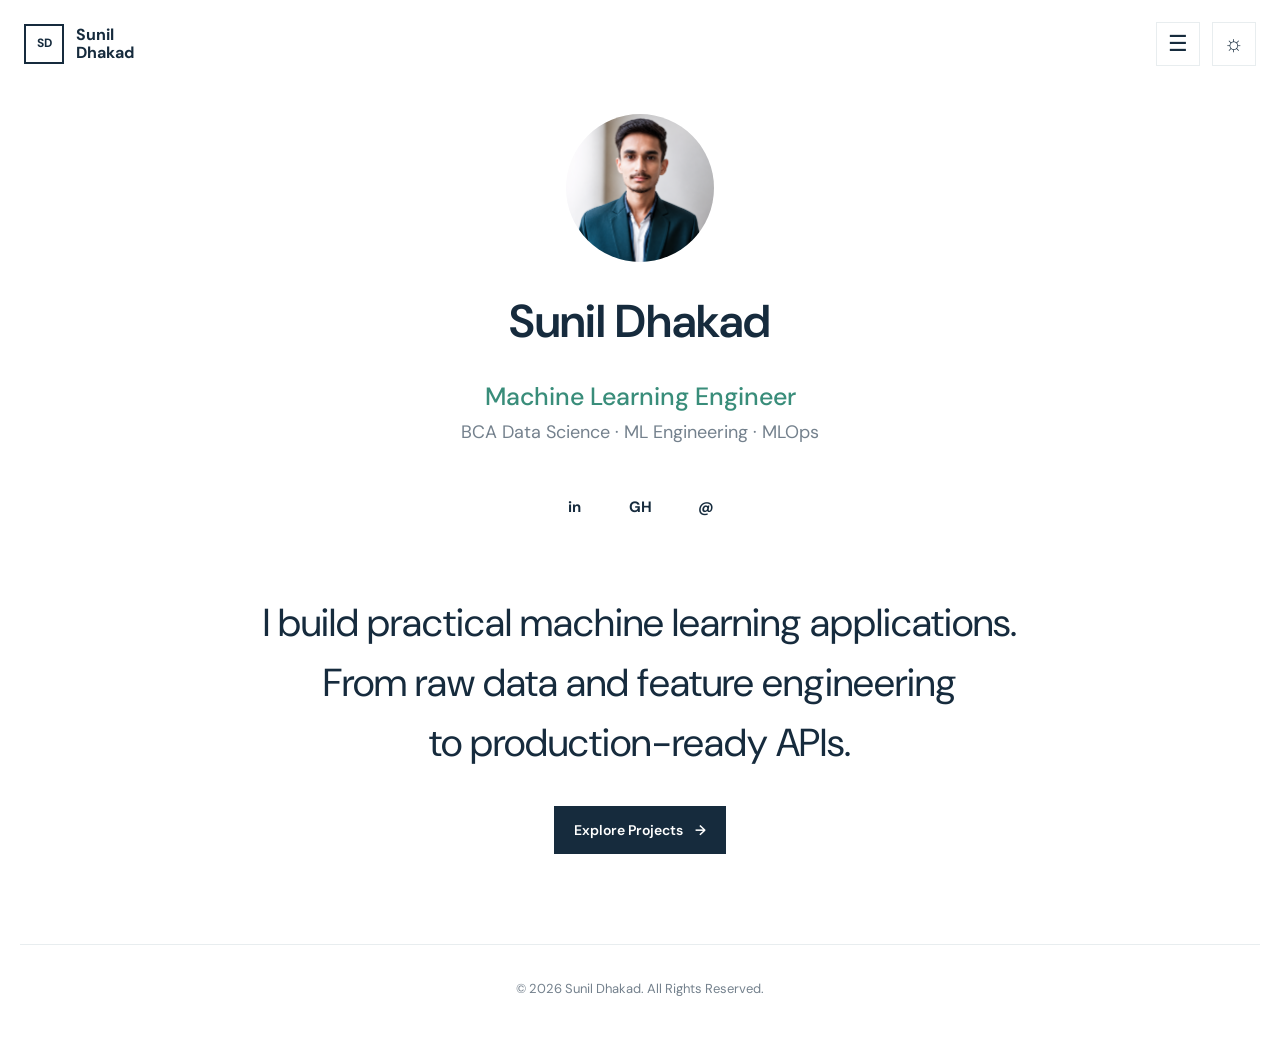
==== commit 864b9527: "updat2" ====
--- a/template/index.html
+++ b/template/index.html
@@ -37,8 +37,8 @@
     <section class="profile-block" aria-labelledby="profile-name">
       <img class="profile-photo" src="image.png" alt="Sunil Dhakad" />
       <h1 id="profile-name">Sunil Dhakad</h1>
-      <h2 class="profile-role">Software Developer</h2>
-      <p class="profile-subtitle">BCA Data Science Graduate · Full-Stack Engineer</p>
+      <h2 class="profile-role">Machine Learning Engineer</h2>
+      <p class="profile-subtitle">BCA Data Science · ML Engineering · MLOps</p>
       <div class="social-links" aria-label="Social links">
         <a href="https://linkedin.com/in/sunil-dhakad-110913316" target="_blank" rel="noopener noreferrer" aria-label="LinkedIn">in</a>
         <a href="https://github.com/sunildhakad2004" target="_blank" rel="noopener noreferrer" aria-label="GitHub">GH</a>
@@ -46,8 +46,8 @@
       </div>
     </section>
     <section class="intro-block">
-      <h2>I build thoughtful web apps.<br />Full-stack products. Data-driven tools.<br />From a clean idea to a working system.</h2>
-      <a class="primary-link" href="projects.html">Start Here <span aria-hidden="true">→</span></a>
+      <h2>I build practical machine learning applications.<br />From raw data and feature engineering<br />to production-ready APIs.</h2>
+      <a class="primary-link" href="projects.html">Explore Projects <span aria-hidden="true">→</span></a>
     </section>
   </main>
 
--- a/template/profile.css
+++ b/template/profile.css
@@ -261,6 +261,44 @@
 }
 
 .about-card h3,
+
+.skill-groups {
+  display: grid;
+  gap: 14px;
+}
+
+.skill-groups p {
+  display: grid;
+  gap: 4px;
+  margin: 0;
+  color: var(--muted);
+  font-size: 14px;
+  line-height: 1.6;
+}
+
+.skill-groups strong,
+.coursework strong {
+  color: var(--ink);
+}
+
+.about-details {
+  margin-top: 18px;
+}
+
+.coursework {
+  margin-top: 16px !important;
+  font-size: 14px !important;
+}
+
+.resume-list {
+  display: grid;
+  gap: 13px;
+  margin: 0;
+  padding-left: 18px;
+  color: var(--muted);
+  font-size: 15px;
+  line-height: 1.7;
+}
 .skills h3,
 .contact-info h3 {
   margin: 0 0 12px;
@@ -323,6 +361,11 @@
   font-size: 14px;
 }
 
+.project-date {
+  float: right;
+  color: var(--muted);
+}
+
 .project-content ul {
   margin: 0;
   padding-left: 19px;
@@ -354,6 +397,16 @@
 .contact-item p {
   margin: 4px 0 0;
   font-size: 14px;
+}
+
+.contact-item a {
+  color: inherit;
+  text-decoration-color: var(--line);
+  text-underline-offset: 3px;
+}
+
+.contact-item a:hover {
+  color: var(--accent);
 }
 
 .contact-form {
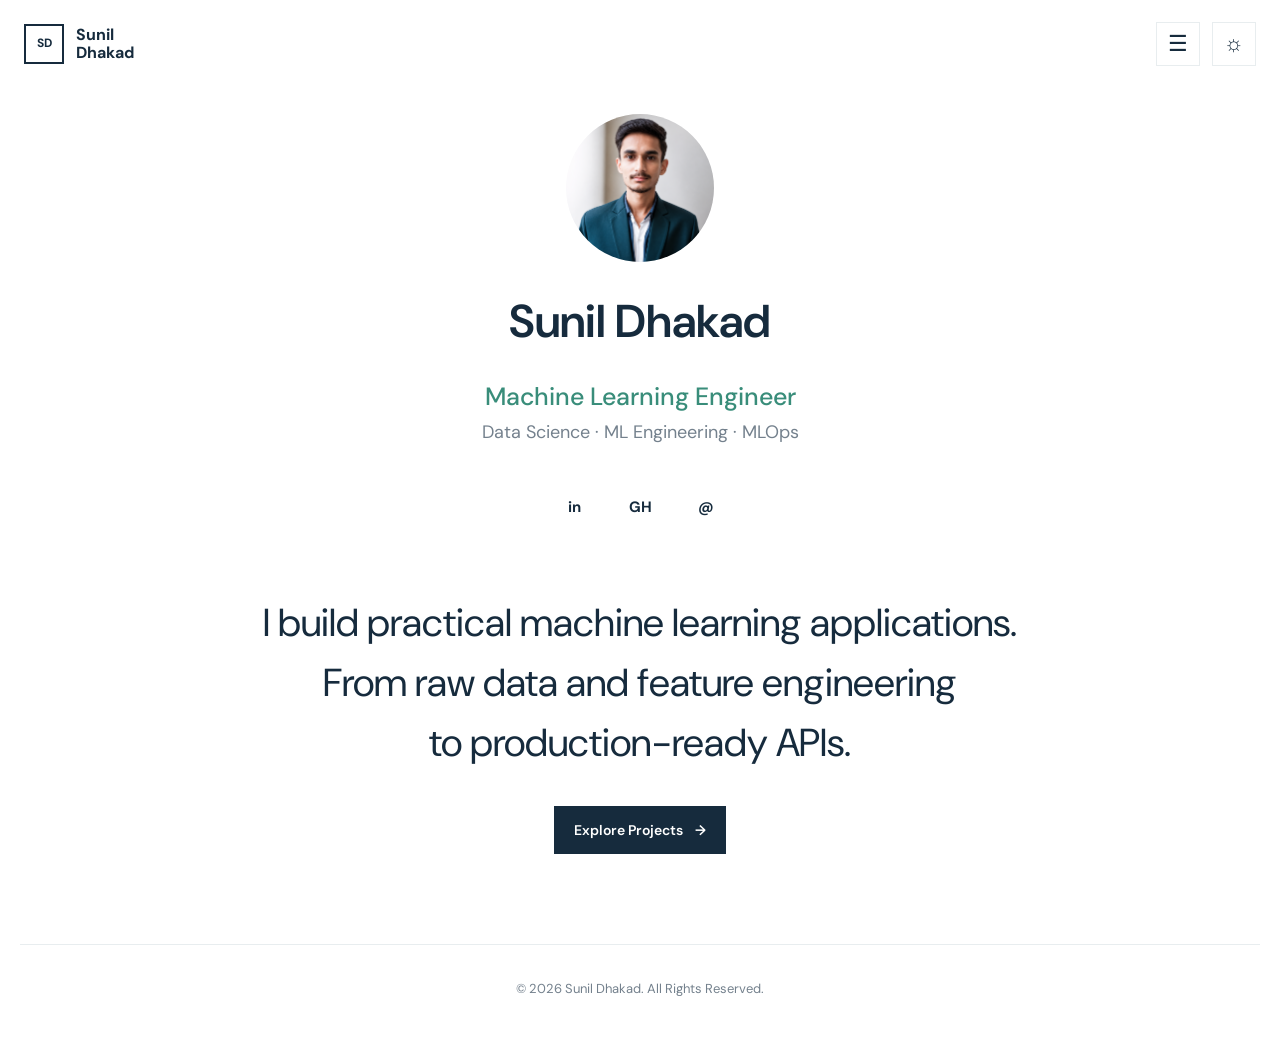
==== commit f40c042c: "version 3.5" ====
--- a/template/index.html
+++ b/template/index.html
@@ -27,6 +27,7 @@
       <a href="index.html" aria-current="page">Home</a>
       <a href="about.html">About</a>
       <a href="projects.html">Projects</a>
+        <a href="extra-activities.html">Extra Activities</a>
       <a href="contact.html">Contact</a>
     </nav>
   </header>
@@ -38,7 +39,7 @@
       <img class="profile-photo" src="image.png" alt="Sunil Dhakad" />
       <h1 id="profile-name">Sunil Dhakad</h1>
       <h2 class="profile-role">Machine Learning Engineer</h2>
-      <p class="profile-subtitle">BCA Data Science · ML Engineering · MLOps</p>
+      <p class="profile-subtitle">Data Science · ML Engineering · MLOps</p>
       <div class="social-links" aria-label="Social links">
         <a href="https://linkedin.com/in/sunil-dhakad-110913316" target="_blank" rel="noopener noreferrer" aria-label="LinkedIn">in</a>
         <a href="https://github.com/sunildhakad2004" target="_blank" rel="noopener noreferrer" aria-label="GitHub">GH</a>
@@ -255,7 +256,7 @@
 
           <div>
             <small>Phone</small>
-            <p>+91 8718850393</p>
+            <p>Private contact channel</p>
           </div>
         </div>
 
--- a/template/profile.css
+++ b/template/profile.css
@@ -261,44 +261,6 @@
 }
 
 .about-card h3,
-
-.skill-groups {
-  display: grid;
-  gap: 14px;
-}
-
-.skill-groups p {
-  display: grid;
-  gap: 4px;
-  margin: 0;
-  color: var(--muted);
-  font-size: 14px;
-  line-height: 1.6;
-}
-
-.skill-groups strong,
-.coursework strong {
-  color: var(--ink);
-}
-
-.about-details {
-  margin-top: 18px;
-}
-
-.coursework {
-  margin-top: 16px !important;
-  font-size: 14px !important;
-}
-
-.resume-list {
-  display: grid;
-  gap: 13px;
-  margin: 0;
-  padding-left: 18px;
-  color: var(--muted);
-  font-size: 15px;
-  line-height: 1.7;
-}
 .skills h3,
 .contact-info h3 {
   margin: 0 0 12px;
@@ -306,12 +268,85 @@
   font-weight: 600;
 }
 
+.skill-groups {
+  display: grid;
+  gap: 14px;
+}
+
+.skill-groups p {
+  display: grid;
+  gap: 4px;
+  margin: 0;
+  color: var(--muted);
+  font-size: 14px;
+  line-height: 1.6;
+}
+
+.skill-groups strong,
+.coursework strong {
+  color: var(--ink);
+}
+
+.about-details {
+  margin-top: 18px;
+}
+
+.coursework {
+  margin-top: 16px !important;
+  font-size: 14px !important;
+}
+
+.resume-list {
+  display: grid;
+  gap: 13px;
+  margin: 0;
+  padding-left: 18px;
+  color: var(--muted);
+  font-size: 15px;
+  line-height: 1.7;
+}
 .about-card p,
 .contact-info > p {
   margin: 0;
   color: var(--muted);
   font-size: 16px;
   line-height: 1.8;
+}
+
+.notebook-actions {
+  display: flex;
+  flex-wrap: wrap;
+  gap: 12px;
+  margin: 24px 0;
+}
+
+.notebook-actions .primary-link {
+  min-height: 44px;
+}
+
+.notebook-secondary {
+  display: inline-flex;
+  min-height: 44px;
+  align-items: center;
+  padding: 0 14px;
+  border: 1px solid var(--line);
+  color: var(--ink);
+  font-size: 14px;
+  font-weight: 600;
+  text-decoration: none;
+}
+
+.notebook-secondary:hover {
+  border-color: var(--accent);
+  color: var(--accent);
+}
+
+.notebook-frame {
+  width: 100%;
+  height: min(82vh, 1000px);
+  min-height: 620px;
+  border: 1px solid var(--line);
+  background: var(--surface);
 }
 
 .skills {
@@ -435,7 +470,33 @@
   resize: vertical;
 }
 
-.contact-form button {
+.contact-consent {
+  display: flex;
+  align-items: flex-start;
+  gap: 10px;
+  color: var(--muted);
+  font-size: 13px;
+  line-height: 1.5;
+}
+
+.contact-consent input {
+  width: 16px;
+  height: 16px;
+  flex: 0 0 auto;
+  margin: 2px 0 0;
+  accent-color: var(--accent);
+}
+
+.contact-trap {
+  position: absolute;
+  width: 1px !important;
+  height: 1px;
+  overflow: hidden;
+  clip-path: inset(50%);
+  white-space: nowrap;
+}
+
+.contact-submit {
   min-height: 48px;
   border: 0;
   background: var(--ink);
@@ -445,8 +506,29 @@
   font-weight: 600;
 }
 
-.contact-form button:hover {
+.contact-submit:hover:not(:disabled) {
   background: var(--accent);
+}
+
+.contact-submit:disabled {
+  cursor: wait;
+  opacity: 0.7;
+}
+
+.contact-status {
+  min-height: 24px;
+  margin: 0;
+  color: var(--muted);
+  font-size: 13px;
+  line-height: 1.5;
+}
+
+.contact-status[data-state="success"] {
+  color: var(--accent);
+}
+
+.contact-status[data-state="error"] {
+  color: #b43e3e;
 }
 
 footer {
@@ -534,6 +616,7 @@
     gap: 10px;
   }
 
+
   .project-card {
     grid-template-columns: 38px minmax(0, 1fr);
     gap: 12px;
